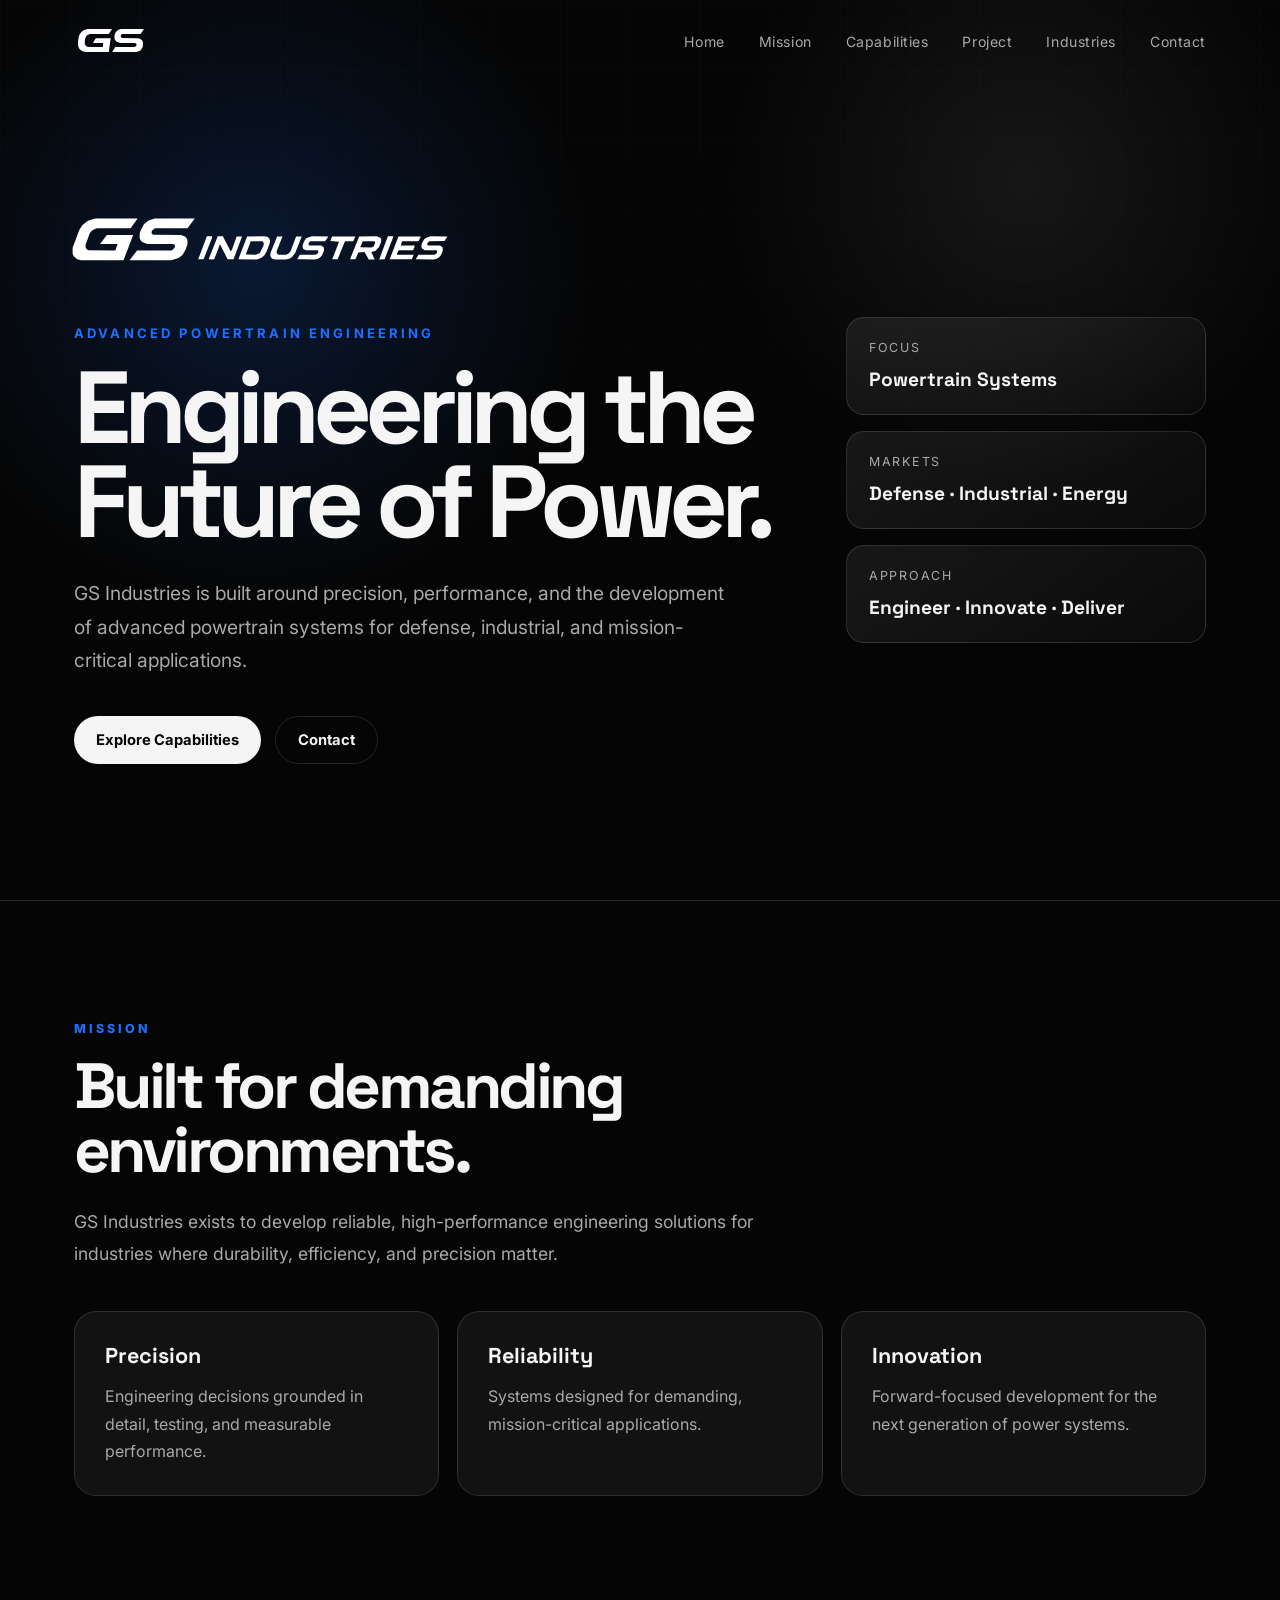
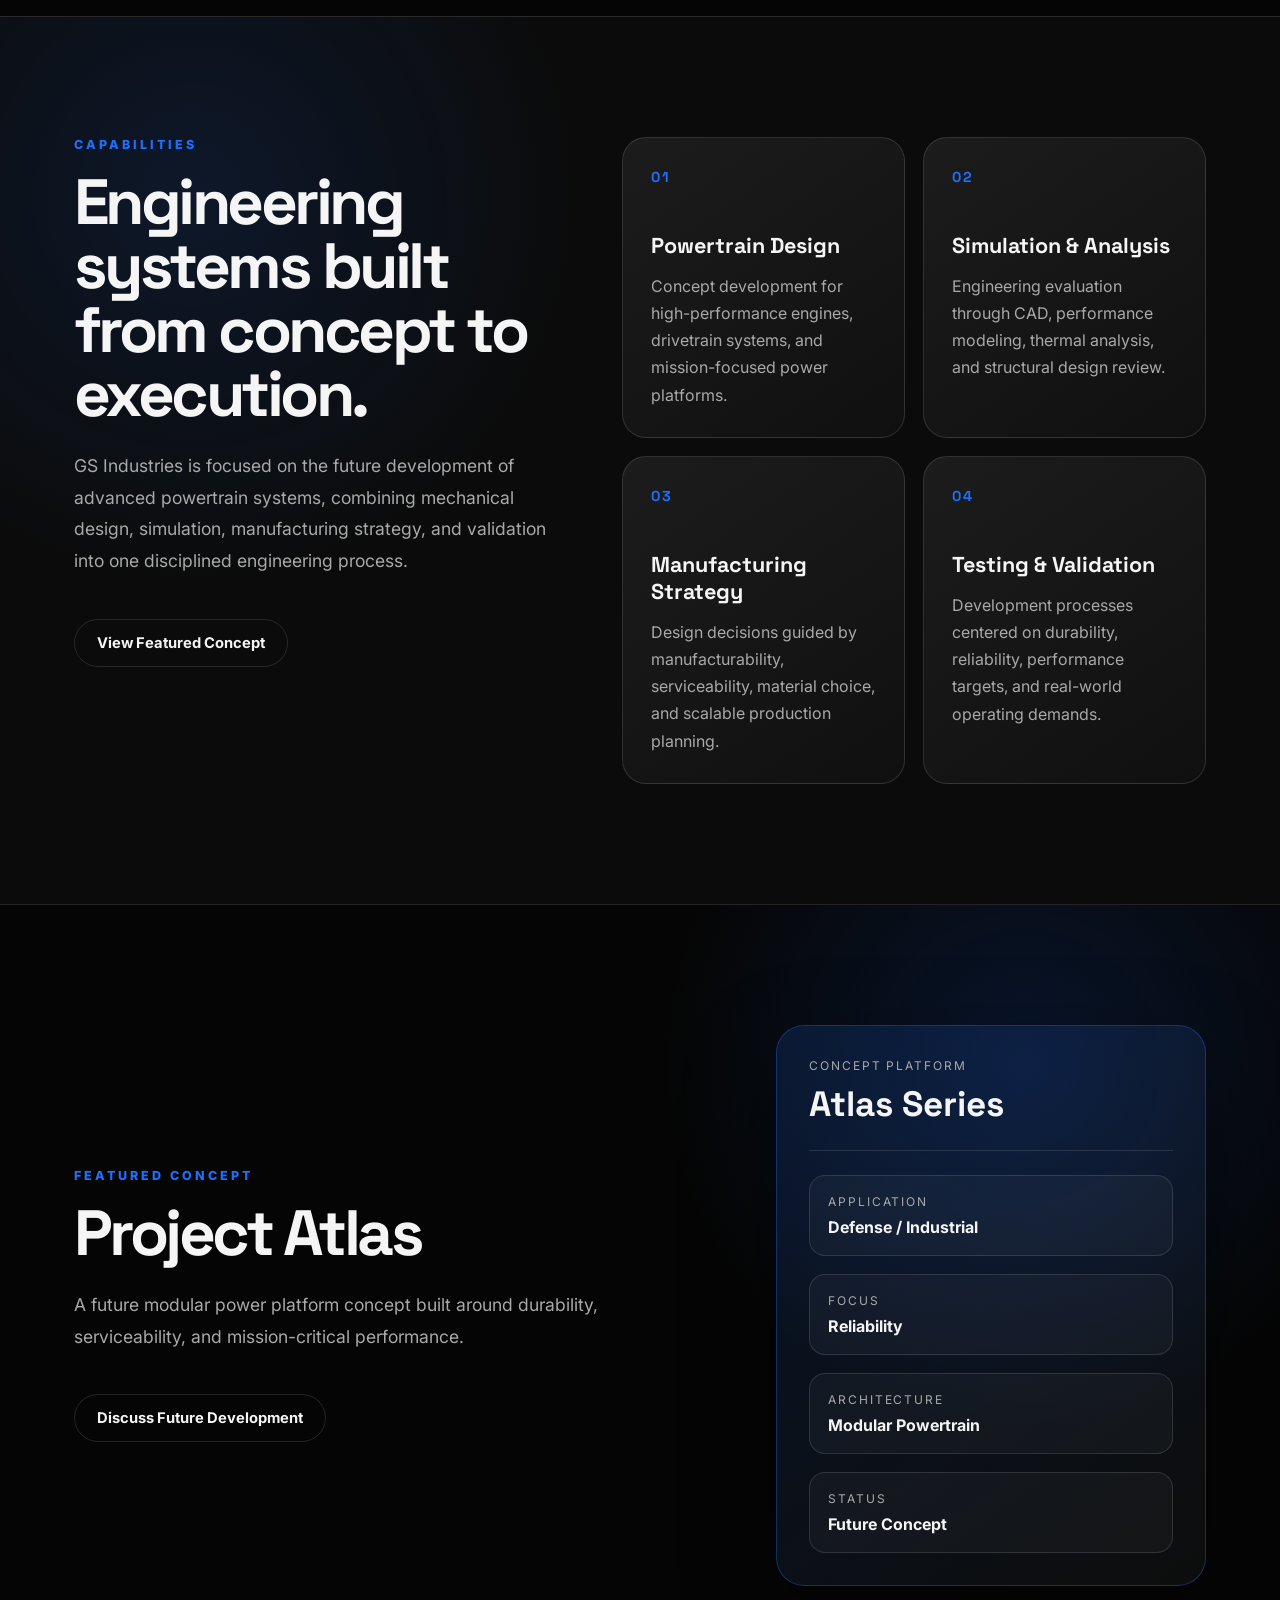
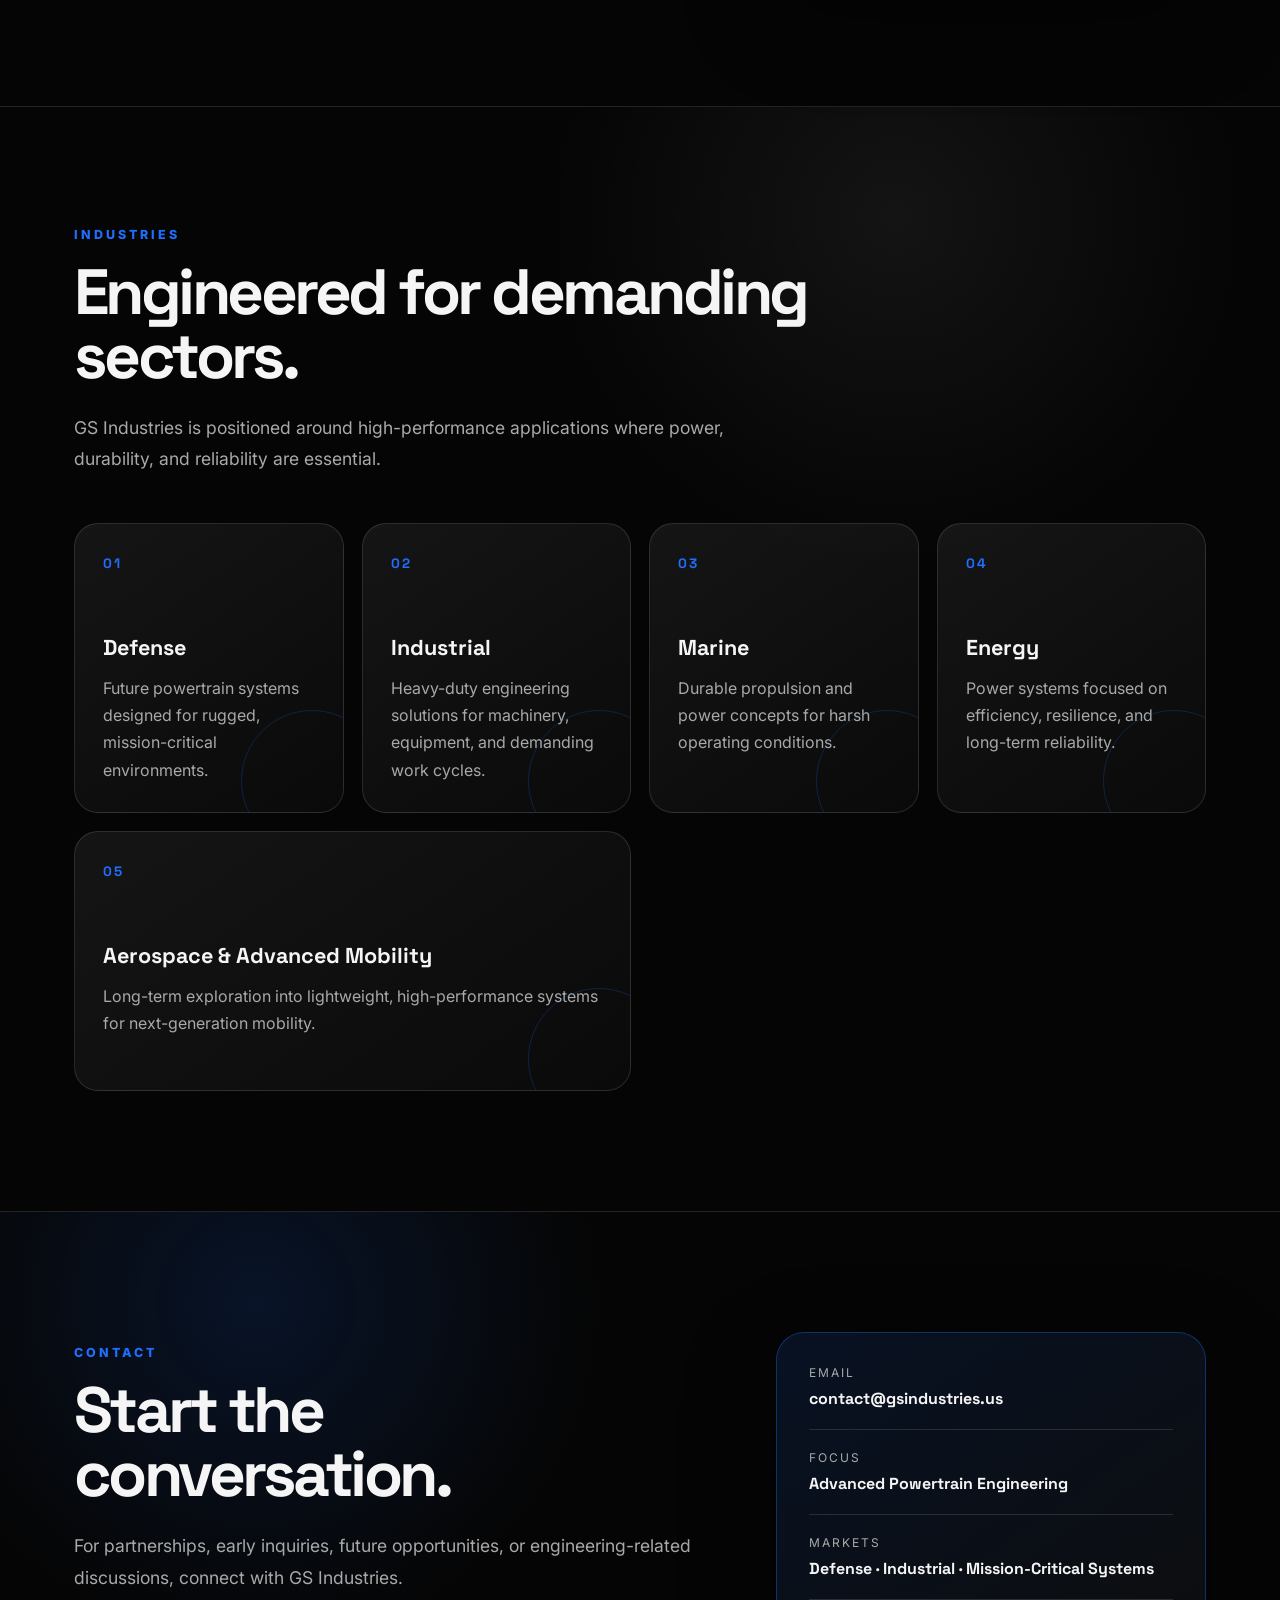
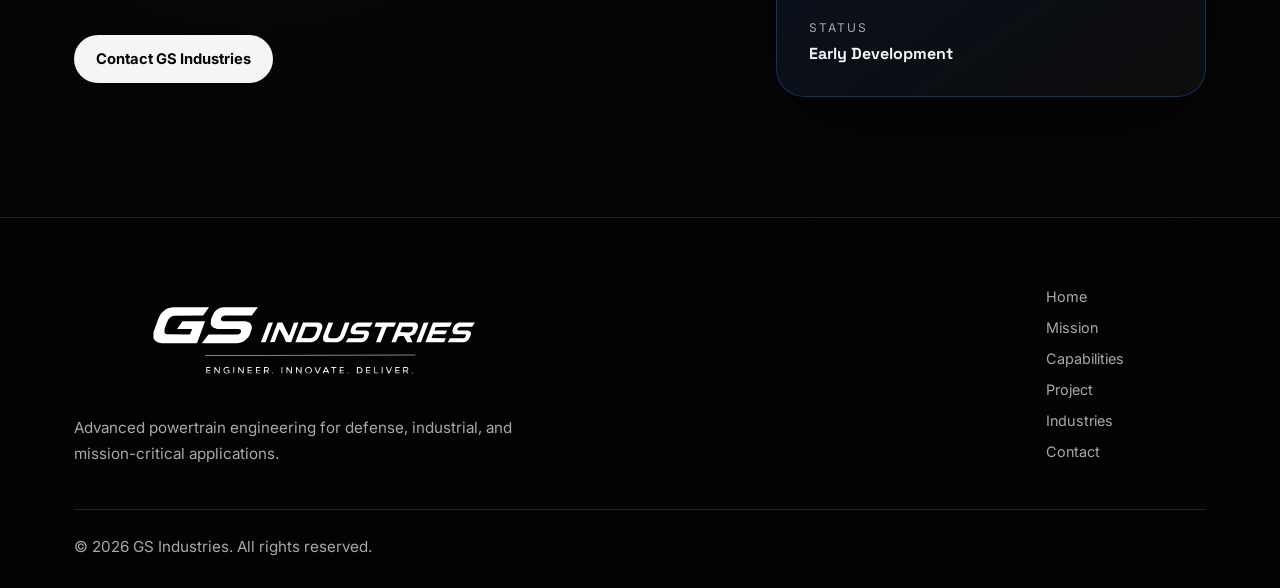
==== index.html @ 59932bbb "Add files via upload" ====
<!DOCTYPE html>
<html lang="en">
<head>
  <meta charset="UTF-8" />
  <meta name="viewport" content="width=device-width, initial-scale=1.0" />

  <title>GS Industries | Advanced Powertrain Engineering</title>

  <meta 
    name="description" 
    content="GS Industries develops advanced powertrain systems for defense, industrial, and mission-critical applications."
  >

  <meta name="author" content="GS Industries">

  <meta property="og:title" content="GS Industries | Advanced Powertrain Engineering">
  <meta 
    property="og:description" 
    content="Advanced powertrain engineering for defense, industrial, and mission-critical applications."
  >
  <meta property="og:type" content="website">
  <meta property="og:url" content="https://gsindustries.us">
  <meta property="og:site_name" content="GS Industries">

  <link 
    rel="icon" 
    href="assets/logo/gs-mark-black.svg" 
    type="image/svg+xml" 
    media="(prefers-color-scheme: light)"
  >

  <link 
    rel="icon" 
    href="assets/logo/gs-mark-white.svg" 
    type="image/svg+xml" 
    media="(prefers-color-scheme: dark)"
  >

  <meta name="theme-color" content="#050505" media="(prefers-color-scheme: dark)">
  <meta name="theme-color" content="#ffffff" media="(prefers-color-scheme: light)">

  <link rel="stylesheet" href="css/style.css" />

  <!-- Google Fonts -->
  <link rel="preconnect" href="https://fonts.googleapis.com">
  <link rel="preconnect" href="https://fonts.gstatic.com" crossorigin>
  <link 
    href="https://fonts.googleapis.com/css2?family=Inter:wght@400;500;600;700;800&family=Space+Grotesk:wght@500;600;700&display=swap" 
    rel="stylesheet"
  >
</head>

<body>

  <!-- NAVIGATION -->
  <header class="site-header" id="siteHeader">
    <nav class="navbar">
      <a href="#home" class="nav-logo">
        <img src="assets/logo/gs-mark-white.svg" alt="GS Industries logo mark">
      </a>

      <button class="menu-toggle" id="menuToggle" aria-label="Open navigation menu">
        <span></span>
        <span></span>
      </button>

      <ul class="nav-links" id="navLinks">
        <li><a href="#home">Home</a></li>
        <li><a href="#mission">Mission</a></li>
        <li><a href="#capabilities">Capabilities</a></li>
        <li><a href="#project">Project</a></li>
        <li><a href="#industries">Industries</a></li>
        <li><a href="#contact">Contact</a></li>
      </ul>
    </nav>
  </header>

  <!-- HERO SECTION -->
  <main>
    <section class="hero" id="home">
      <div class="hero-grid"></div>

      <div class="hero-content">
        <img 
          src="assets/logo/gs-industries-white.svg" 
          alt="GS Industries full logo" 
          class="hero-logo"
        >

        <p class="eyebrow">Advanced Powertrain Engineering</p>

        <h1>Engineering the Future of Power.</h1>

        <p class="hero-subtitle">
          GS Industries is built around precision, performance, and the development of
          advanced powertrain systems for defense, industrial, and mission-critical applications.
        </p>

        <div class="hero-buttons">
          <a href="#capabilities" class="btn btn-primary">Explore Capabilities</a>
          <a href="#contact" class="btn btn-secondary">Contact</a>
        </div>
      </div>

      <div class="hero-side-panel">
        <div class="spec-card">
          <span>Focus</span>
          <strong>Powertrain Systems</strong>
        </div>

        <div class="spec-card">
          <span>Markets</span>
          <strong>Defense · Industrial · Energy</strong>
        </div>

        <div class="spec-card">
          <span>Approach</span>
          <strong>Engineer · Innovate · Deliver</strong>
        </div>
      </div>
    </section>

    <!-- MISSION PREVIEW -->
    <section class="section" id="mission">
      <p class="section-label">Mission</p>
      <h2>Built for demanding environments.</h2>
      <p class="section-text">
        GS Industries exists to develop reliable, high-performance engineering solutions
        for industries where durability, efficiency, and precision matter.
      </p>

      <div class="card-grid">
        <div class="info-card">
          <h3>Precision</h3>
          <p>Engineering decisions grounded in detail, testing, and measurable performance.</p>
        </div>

        <div class="info-card">
          <h3>Reliability</h3>
          <p>Systems designed for demanding, mission-critical applications.</p>
        </div>

        <div class="info-card">
          <h3>Innovation</h3>
          <p>Forward-focused development for the next generation of power systems.</p>
        </div>
      </div>
    </section>

    <!-- CAPABILITIES PREVIEW -->
  <!-- CAPABILITIES -->
<section class="section dark-section capabilities-section" id="capabilities">
  <div class="capabilities-layout">
    <div class="capabilities-intro">
      <p class="section-label">Capabilities</p>

      <h2>Engineering systems built from concept to execution.</h2>

      <p class="section-text">
        GS Industries is focused on the future development of advanced powertrain
        systems, combining mechanical design, simulation, manufacturing strategy,
        and validation into one disciplined engineering process.
      </p>

      <a href="#project" class="btn btn-secondary">View Featured Concept</a>
    </div>

    <div class="capabilities-grid">
      <div class="capability-card">
        <span class="capability-number">01</span>
        <h3>Powertrain Design</h3>
        <p>
          Concept development for high-performance engines, drivetrain systems,
          and mission-focused power platforms.
        </p>
      </div>

      <div class="capability-card">
        <span class="capability-number">02</span>
        <h3>Simulation & Analysis</h3>
        <p>
          Engineering evaluation through CAD, performance modeling, thermal analysis,
          and structural design review.
        </p>
      </div>

      <div class="capability-card">
        <span class="capability-number">03</span>
        <h3>Manufacturing Strategy</h3>
        <p>
          Design decisions guided by manufacturability, serviceability, material choice,
          and scalable production planning.
        </p>
      </div>

      <div class="capability-card">
        <span class="capability-number">04</span>
        <h3>Testing & Validation</h3>
        <p>
          Development processes centered on durability, reliability, performance targets,
          and real-world operating demands.
        </p>
      </div>
    </div>
  </div>
</section>
<!-- FEATURED CONCEPT -->
<section class="section project-section" id="project">
  <div class="project-layout">
    <div>
      <p class="section-label">Featured Concept</p>
      <h2>Project Atlas</h2>
      <p class="section-text">
        A future modular power platform concept built around durability,
        serviceability, and mission-critical performance.
      </p>

      <a href="#contact" class="btn btn-secondary">Discuss Future Development</a>
    </div>

    <div class="project-card">
      <div class="project-header">
        <span>Concept Platform</span>
        <strong>Atlas Series</strong>
      </div>

      <div class="project-specs">
        <div>
          <span>Application</span>
          <strong>Defense / Industrial</strong>
        </div>

        <div>
          <span>Focus</span>
          <strong>Reliability</strong>
        </div>

        <div>
          <span>Architecture</span>
          <strong>Modular Powertrain</strong>
        </div>

        <div>
          <span>Status</span>
          <strong>Future Concept</strong>
        </div>
      </div>
    </div>
  </div>
</section>
    <!-- INDUSTRIES -->
<section class="section industries-section" id="industries">
  <div class="industries-header">
    <p class="section-label">Industries</p>
    <h2>Engineered for demanding sectors.</h2>
    <p class="section-text">
      GS Industries is positioned around high-performance applications where power,
      durability, and reliability are essential.
    </p>
  </div>

  <div class="industries-grid">
    <div class="industry-card">
      <span>01</span>
      <h3>Defense</h3>
      <p>
        Future powertrain systems designed for rugged, mission-critical environments.
      </p>
    </div>

    <div class="industry-card">
      <span>02</span>
      <h3>Industrial</h3>
      <p>
        Heavy-duty engineering solutions for machinery, equipment, and demanding work cycles.
      </p>
    </div>

    <div class="industry-card">
      <span>03</span>
      <h3>Marine</h3>
      <p>
        Durable propulsion and power concepts for harsh operating conditions.
      </p>
    </div>

    <div class="industry-card">
      <span>04</span>
      <h3>Energy</h3>
      <p>
        Power systems focused on efficiency, resilience, and long-term reliability.
      </p>
    </div>

    <div class="industry-card wide-card">
      <span>05</span>
      <h3>Aerospace & Advanced Mobility</h3>
      <p>
        Long-term exploration into lightweight, high-performance systems for next-generation mobility.
      </p>
    </div>
  </div>
</section>

<!-- CONTACT -->
<section class="section contact-section" id="contact">
  <div class="contact-layout">
    <div>
      <p class="section-label">Contact</p>
      <h2>Start the conversation.</h2>
      <p class="section-text">
        For partnerships, early inquiries, future opportunities, or engineering-related
        discussions, connect with GS Industries.
      </p>

      <a href="mailto:contact@gsindustries.us" class="btn btn-primary">
        Contact GS Industries
      </a>
    </div>

    <div class="contact-card">
      <div class="contact-row">
        <span>Email</span>
        <strong>contact@gsindustries.us</strong>
      </div>

      <div class="contact-row">
        <span>Focus</span>
        <strong>Advanced Powertrain Engineering</strong>
      </div>

      <div class="contact-row">
        <span>Markets</span>
        <strong>Defense · Industrial · Mission-Critical Systems</strong>
      </div>

      <div class="contact-row">
        <span>Status</span>
        <strong>Early Development</strong>
      </div>
    </div>
  </div>
</section>
  </main>

<!-- FOOTER -->
<footer class="footer">
  <div class="footer-inner">
    <div>
      <img 
        src="assets/logo/gs-industries-tagline-white.svg" 
        alt="GS Industries logo with tagline"
        class="footer-logo"
      >

      <p>
        Advanced powertrain engineering for defense, industrial, and mission-critical applications.
      </p>
    </div>

    <div class="footer-links">
      <a href="#home">Home</a>
      <a href="#mission">Mission</a>
      <a href="#capabilities">Capabilities</a>
      <a href="#project">Project</a>
      <a href="#industries">Industries</a>
      <a href="#contact">Contact</a>
    </div>
  </div>

  <div class="footer-bottom">
    <p>© 2026 GS Industries. All rights reserved.</p>
  </div>
</footer>
  <script src="js/script.js"></script>
</body>
</html>
---- css/style.css ----
:root {
  --bg: #050505;
  --bg-soft: #0b0b0b;
  --surface: #121212;
  --surface-light: #1a1a1a;
  --text: #f5f5f5;
  --muted: #a9a9a9;
  --line: rgba(255, 255, 255, 0.12);
  --accent: #1f6fff;
  --accent-soft: rgba(31, 111, 255, 0.18);

  --max-width: 1180px;
  --header-height: 82px;
}

* {
  margin: 0;
  padding: 0;
  box-sizing: border-box;
}

html {
  scroll-behavior: smooth;
}

body {
  font-family: "Inter", sans-serif;
  background: var(--bg);
  color: var(--text);
  overflow-x: hidden;
}

img {
  max-width: 100%;
  display: block;
}

a {
  color: inherit;
  text-decoration: none;
}

/* NAVIGATION */

.site-header {
  position: fixed;
  top: 0;
  width: 100%;
  height: var(--header-height);
  z-index: 1000;
  border-bottom: 1px solid transparent;
  transition: background 0.3s ease, border-color 0.3s ease, backdrop-filter 0.3s ease;
}

.site-header.scrolled {
  background: rgba(5, 5, 5, 0.82);
  backdrop-filter: blur(16px);
  border-color: var(--line);
}

.navbar {
  max-width: var(--max-width);
  height: 100%;
  margin: 0 auto;
  padding: 0 24px;
  display: flex;
  align-items: center;
  justify-content: space-between;
}

.nav-logo img {
  width: 74px;
  height: auto;
}

.nav-links {
  list-style: none;
  display: flex;
  align-items: center;
  gap: 34px;
}

.nav-links a {
  font-size: 0.88rem;
  color: var(--muted);
  letter-spacing: 0.04em;
  transition: color 0.2s ease;
}

.nav-links a:hover {
  color: var(--text);
}

.menu-toggle {
  display: none;
  width: 34px;
  height: 24px;
  background: none;
  border: none;
  cursor: pointer;
}

.menu-toggle span {
  display: block;
  width: 100%;
  height: 2px;
  background: var(--text);
  margin: 7px 0;
}

/* HERO */

.hero {
  min-height: 100vh;
  width: 100%;
  position: relative;
  padding: 150px max(24px, calc((100vw - var(--max-width)) / 2 + 24px)) 90px;
  display: grid;
  grid-template-columns: minmax(0, 1fr) 360px;
  align-items: center;
  gap: 70px;
  margin: 0 auto;
}

.hero::before {
  content: "";
  position: absolute;
  inset: 0;
  background:
    radial-gradient(circle at 20% 30%, rgba(31, 111, 255, 0.18), transparent 28%),
    radial-gradient(circle at 80% 20%, rgba(255, 255, 255, 0.07), transparent 24%);
  pointer-events: none;
  z-index: -2;
}

.hero-grid {
  position: absolute;
  inset: 0;
  background-image:
    linear-gradient(rgba(255,255,255,0.045) 1px, transparent 1px),
    linear-gradient(90deg, rgba(255,255,255,0.045) 1px, transparent 1px);
  background-size: 70px 70px;
  mask-image: linear-gradient(to bottom, black, transparent 78%);
  opacity: 0.35;
  z-index: -1;
}

.hero-content {
  animation: fadeUp 0.9s ease both;
}

.hero-logo {
  width: min(420px, 90%);
  margin: 0 0 42px 0;
  transform: translateX(-24px);
}

.eyebrow {
  color: var(--accent);
  font-size: 0.82rem;
  text-transform: uppercase;
  letter-spacing: 0.24em;
  font-weight: 700;
  margin-bottom: 20px;
}

h1,
h2,
h3 {
  font-family: "Space Grotesk", sans-serif;
}

h1 {
  max-width: 760px;
  font-size: clamp(3.2rem, 8vw, 6.8rem);
  line-height: 0.92;
  letter-spacing: -0.07em;
  margin-bottom: 28px;
}

.hero-subtitle {
  max-width: 650px;
  color: var(--muted);
  font-size: clamp(1rem, 2vw, 1.2rem);
  line-height: 1.75;
  margin-bottom: 38px;
}

.hero-buttons {
  display: flex;
  align-items: center;
  gap: 14px;
  flex-wrap: wrap;
}

.btn {
  display: inline-flex;
  align-items: center;
  justify-content: center;
  min-height: 48px;
  padding: 0 22px;
  border-radius: 999px;
  font-weight: 700;
  font-size: 0.92rem;
  transition: transform 0.2s ease, background 0.2s ease, border-color 0.2s ease;
}

.btn:hover {
  transform: translateY(-2px);
}

.btn-primary {
  background: var(--text);
  color: #050505;
}

.btn-secondary {
  border: 1px solid var(--line);
  color: var(--text);
}

.btn-secondary:hover {
  border-color: rgba(255, 255, 255, 0.34);
  background: rgba(255, 255, 255, 0.06);
}

/* HERO SIDE PANEL */

.hero-side-panel {
  display: flex;
  flex-direction: column;
  gap: 16px;
  animation: fadeUp 1s ease both;
  animation-delay: 0.18s;
}

.spec-card {
  padding: 22px;
  border: 1px solid var(--line);
  background: linear-gradient(145deg, rgba(255,255,255,0.08), rgba(255,255,255,0.025));
  border-radius: 18px;
}

.spec-card span {
  display: block;
  color: var(--muted);
  font-size: 0.78rem;
  letter-spacing: 0.14em;
  text-transform: uppercase;
  margin-bottom: 12px;
}

.spec-card strong {
  font-family: "Space Grotesk", sans-serif;
  font-size: 1.2rem;
}

/* SECTIONS */

.section {
  width: 100%;
  margin: 0 auto;
  padding: 120px max(24px, calc((100vw - var(--max-width)) / 2 + 24px));
  border-top: 1px solid var(--line);
}

.dark-section {
  background: var(--bg-soft);
}

.section-label {
  color: var(--accent);
  text-transform: uppercase;
  letter-spacing: 0.24em;
  font-size: 0.78rem;
  font-weight: 800;
  margin-bottom: 18px;
}

.section h2 {
  max-width: 800px;
  font-size: clamp(2.2rem, 5vw, 4.3rem);
  line-height: 1;
  letter-spacing: -0.055em;
  margin-bottom: 24px;
}

.section-text {
  max-width: 720px;
  color: var(--muted);
  font-size: 1.1rem;
  line-height: 1.8;
  margin-bottom: 42px;
}

.card-grid {
  display: grid;
  grid-template-columns: repeat(3, 1fr);
  gap: 18px;
  margin-top: 42px;
}

.info-card {
  border: 1px solid var(--line);
  background: var(--surface);
  border-radius: 22px;
  padding: 30px;
  transition: transform 0.2s ease, border-color 0.2s ease, background 0.2s ease;
}

.info-card:hover {
  transform: translateY(-4px);
  border-color: rgba(31, 111, 255, 0.55);
  background: var(--surface-light);
}

.info-card h3 {
  font-size: 1.35rem;
  margin-bottom: 14px;
}

.info-card p {
  color: var(--muted);
  line-height: 1.7;
}

.capabilities-list {
  display: grid;
  grid-template-columns: repeat(5, 1fr);
  gap: 12px;
  margin-top: 42px;
}

.capabilities-list div {
  border: 1px solid var(--line);
  background: rgba(255,255,255,0.04);
  padding: 22px;
  border-radius: 18px;
  font-weight: 700;
  text-align: center;
}

.contact-section {
  text-align: left;
}

.footer {
  border-top: 1px solid var(--line);
  padding: 60px 24px;
  text-align: center;
  background: #030303;
}

.footer-logo {
  width: min(430px, 90%);
  margin: 0 auto 24px;
}

.footer p {
  color: var(--muted);
  font-size: 0.9rem;
}

/* ANIMATION */

@keyframes fadeUp {
  from {
    opacity: 0;
    transform: translateY(26px);
  }

  to {
    opacity: 1;
    transform: translateY(0);
  }
}

/* RESPONSIVE */

@media (max-width: 900px) {
  .hero {
    grid-template-columns: 1fr;
    gap: 46px;
  }

  .hero-side-panel {
    max-width: 520px;
  }

  .card-grid,
  .capabilities-list {
    grid-template-columns: 1fr;
  }
}

@media (max-width: 720px) {
  .site-header {
    height: 76px;
  }

  .menu-toggle {
    display: block;
  }

  .nav-links {
    position: fixed;
    top: 76px;
    left: 0;
    width: 100%;
    padding: 28px 24px;
    background: rgba(5, 5, 5, 0.96);
    border-bottom: 1px solid var(--line);
    flex-direction: column;
    align-items: flex-start;
    gap: 24px;
    transform: translateY(-130%);
    transition: transform 0.3s ease;
  }

  .nav-links.active {
    transform: translateY(0);
  }

  .nav-logo img {
    width: 62px;
  }

  .hero {
    padding-top: 130px;
  }

.hero-logo {
  width: min(420px, 90%);
  margin: 0 0 42px 0;
  transform: translateX(-12px);
}
  .section {
    padding-top: 86px;
    padding-bottom: 86px;
  }
}
/* FEATURED PROJECT */

.project-section {
  background:
    radial-gradient(circle at 80% 20%, rgba(31, 111, 255, 0.16), transparent 30%),
    #050505;
}

.project-layout {
  display: grid;
  grid-template-columns: 1fr 430px;
  gap: 70px;
  align-items: center;
}

.project-card {
  border: 1px solid rgba(31, 111, 255, 0.35);
  border-radius: 28px;
  padding: 32px;
  background:
    linear-gradient(145deg, rgba(31, 111, 255, 0.14), rgba(255, 255, 255, 0.035));
  box-shadow: 0 30px 90px rgba(0, 0, 0, 0.45);
}

.project-header {
  border-bottom: 1px solid var(--line);
  padding-bottom: 24px;
  margin-bottom: 24px;
}

.project-header span,
.project-specs span {
  display: block;
  color: var(--muted);
  font-size: 0.75rem;
  text-transform: uppercase;
  letter-spacing: 0.16em;
  margin-bottom: 8px;
}

.project-header strong {
  font-family: "Space Grotesk", sans-serif;
  font-size: 2.2rem;
}

.project-specs {
  display: grid;
  gap: 18px;
}

.project-specs div {
  padding: 18px;
  border: 1px solid var(--line);
  border-radius: 16px;
  background: rgba(255, 255, 255, 0.035);
}

.project-specs strong {
  font-size: 1rem;
}

@media (max-width: 900px) {
  .project-layout {
    grid-template-columns: 1fr;
  }

  .project-card {
    max-width: 520px;
  }
}
/* SCROLL REVEAL ANIMATIONS */

/* SCROLL REVEAL ANIMATIONS */

.scroll-reveal {
  opacity: 0;
  transform: translateY(35px);
  transition: opacity 0.8s ease, transform 0.8s ease;
}

.scroll-reveal.active {
  opacity: 1;
  transform: translateY(0);
}

@media (prefers-reduced-motion: reduce) {
  .reveal {
    opacity: 1;
    transform: none;
    transition: none;
  }
}
/* CAPABILITIES SECTION */

.capabilities-section {
  background:
    radial-gradient(circle at 15% 20%, rgba(31, 111, 255, 0.13), transparent 30%),
    var(--bg-soft);
}

.capabilities-layout {
  display: grid;
  grid-template-columns: 0.9fr 1.1fr;
  gap: 70px;
  align-items: start;
}

.capabilities-intro {
  position: sticky;
  top: 120px;
}

.capabilities-grid {
  display: grid;
  grid-template-columns: 1fr 1fr;
  gap: 18px;
}

.capability-card {
  min-height: 280px;
  border: 1px solid var(--line);
  border-radius: 24px;
  padding: 28px;
  background:
    linear-gradient(145deg, rgba(255, 255, 255, 0.07), rgba(255, 255, 255, 0.025));
  transition: transform 0.25s ease, border-color 0.25s ease, background 0.25s ease;
}

.capability-card:hover {
  transform: translateY(-6px);
  border-color: rgba(31, 111, 255, 0.55);
  background:
    linear-gradient(145deg, rgba(31, 111, 255, 0.14), rgba(255, 255, 255, 0.035));
}

.capability-number {
  display: inline-block;
  color: var(--accent);
  font-family: "Space Grotesk", sans-serif;
  font-size: 0.9rem;
  font-weight: 700;
  letter-spacing: 0.16em;
  margin-bottom: 46px;
}

.capability-card h3 {
  font-size: 1.35rem;
  margin-bottom: 14px;
}

.capability-card p {
  color: var(--muted);
  line-height: 1.7;
}

@media (max-width: 900px) {
  .capabilities-layout {
    grid-template-columns: 1fr;
  }

  .capabilities-intro {
    position: static;
  }

  .capabilities-grid {
    grid-template-columns: 1fr;
  }

  .capability-card {
    min-height: auto;
  }
}
/* INDUSTRIES SECTION */

.industries-section {
  background:
    radial-gradient(circle at 70% 10%, rgba(255, 255, 255, 0.06), transparent 26%),
    #050505;
}

.industries-header {
  max-width: 820px;
  margin-bottom: 48px;
}

.industries-grid {
  display: grid;
  grid-template-columns: repeat(4, 1fr);
  gap: 18px;
}

.industry-card {
  min-height: 260px;
  border: 1px solid var(--line);
  border-radius: 24px;
  padding: 28px;
  background:
    linear-gradient(145deg, rgba(255, 255, 255, 0.065), rgba(255, 255, 255, 0.025));
  position: relative;
  overflow: hidden;
  transition: transform 0.25s ease, border-color 0.25s ease, background 0.25s ease;
}

.industry-card::after {
  content: "";
  position: absolute;
  right: -40px;
  bottom: -40px;
  width: 140px;
  height: 140px;
  border: 1px solid rgba(31, 111, 255, 0.22);
  border-radius: 50%;
}

.industry-card:hover {
  transform: translateY(-6px);
  border-color: rgba(31, 111, 255, 0.55);
  background:
    linear-gradient(145deg, rgba(31, 111, 255, 0.14), rgba(255, 255, 255, 0.035));
}

.industry-card span {
  display: inline-block;
  color: var(--accent);
  font-family: "Space Grotesk", sans-serif;
  font-size: 0.85rem;
  font-weight: 700;
  letter-spacing: 0.16em;
  margin-bottom: 62px;
}

.industry-card h3 {
  font-size: 1.35rem;
  margin-bottom: 14px;
}

.industry-card p {
  color: var(--muted);
  line-height: 1.7;
}

.wide-card {
  grid-column: span 2;
}

@media (max-width: 1000px) {
  .industries-grid {
    grid-template-columns: repeat(2, 1fr);
  }

  .wide-card {
    grid-column: span 2;
  }
}

@media (max-width: 650px) {
  .industries-grid {
    grid-template-columns: 1fr;
  }

  .wide-card {
    grid-column: span 1;
  }

  .industry-card {
    min-height: auto;
  }
}
/* CONTACT SECTION */

.contact-section {
  background:
    radial-gradient(circle at 20% 15%, rgba(31, 111, 255, 0.14), transparent 30%),
    #050505;
}

.contact-layout {
  display: grid;
  grid-template-columns: 1fr 430px;
  gap: 70px;
  align-items: center;
}

.contact-card {
  border: 1px solid rgba(31, 111, 255, 0.35);
  border-radius: 28px;
  padding: 32px;
  background:
    linear-gradient(145deg, rgba(31, 111, 255, 0.12), rgba(255, 255, 255, 0.035));
  box-shadow: 0 30px 90px rgba(0, 0, 0, 0.45);
}

.contact-row {
  padding: 20px 0;
  border-bottom: 1px solid var(--line);
}

.contact-row:first-child {
  padding-top: 0;
}

.contact-row:last-child {
  border-bottom: none;
  padding-bottom: 0;
}

.contact-row span {
  display: block;
  color: var(--muted);
  font-size: 0.75rem;
  text-transform: uppercase;
  letter-spacing: 0.16em;
  margin-bottom: 8px;
}

.contact-row strong {
  font-family: "Space Grotesk", sans-serif;
  font-size: 1rem;
}

/* FOOTER UPGRADE */

.footer {
  border-top: 1px solid var(--line);
  background: #030303;
  padding: 70px max(24px, calc((100vw - var(--max-width)) / 2 + 24px)) 28px;
  text-align: left;
}

.footer-inner {
  display: flex;
  align-items: flex-start;
  justify-content: space-between;
  gap: 60px;
  padding-bottom: 42px;
}

.footer-logo {
  width: min(360px, 90%);
  margin-bottom: 22px;
}

.footer p {
  color: var(--muted);
  max-width: 480px;
  line-height: 1.7;
  font-size: 0.95rem;
}

.footer-links {
  display: grid;
  gap: 14px;
  min-width: 160px;
}

.footer-links a {
  color: var(--muted);
  font-size: 0.9rem;
  transition: color 0.2s ease;
}

.footer-links a:hover {
  color: var(--text);
}

.footer-bottom {
  border-top: 1px solid var(--line);
  padding-top: 24px;
}

@media (max-width: 900px) {
  .contact-layout {
    grid-template-columns: 1fr;
  }

  .contact-card {
    max-width: 560px;
  }

  .footer-inner {
    flex-direction: column;
  }
}
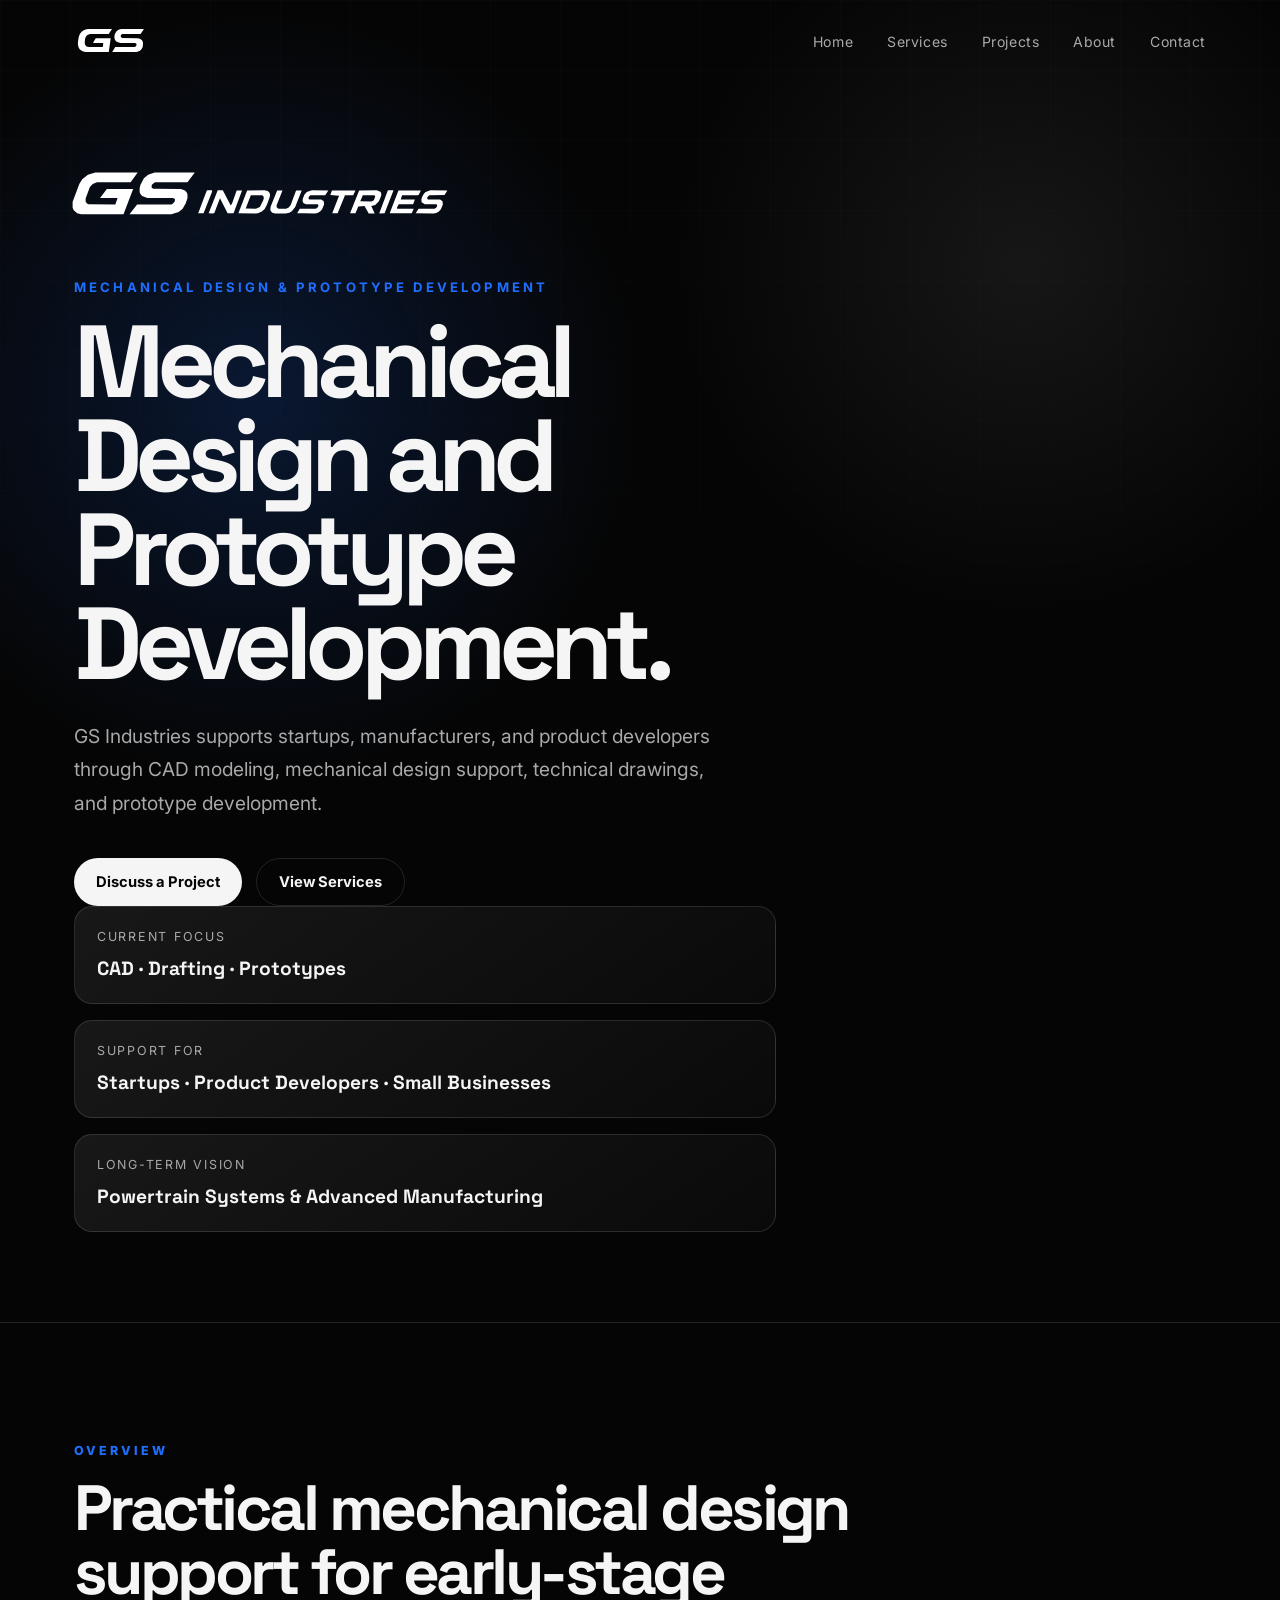
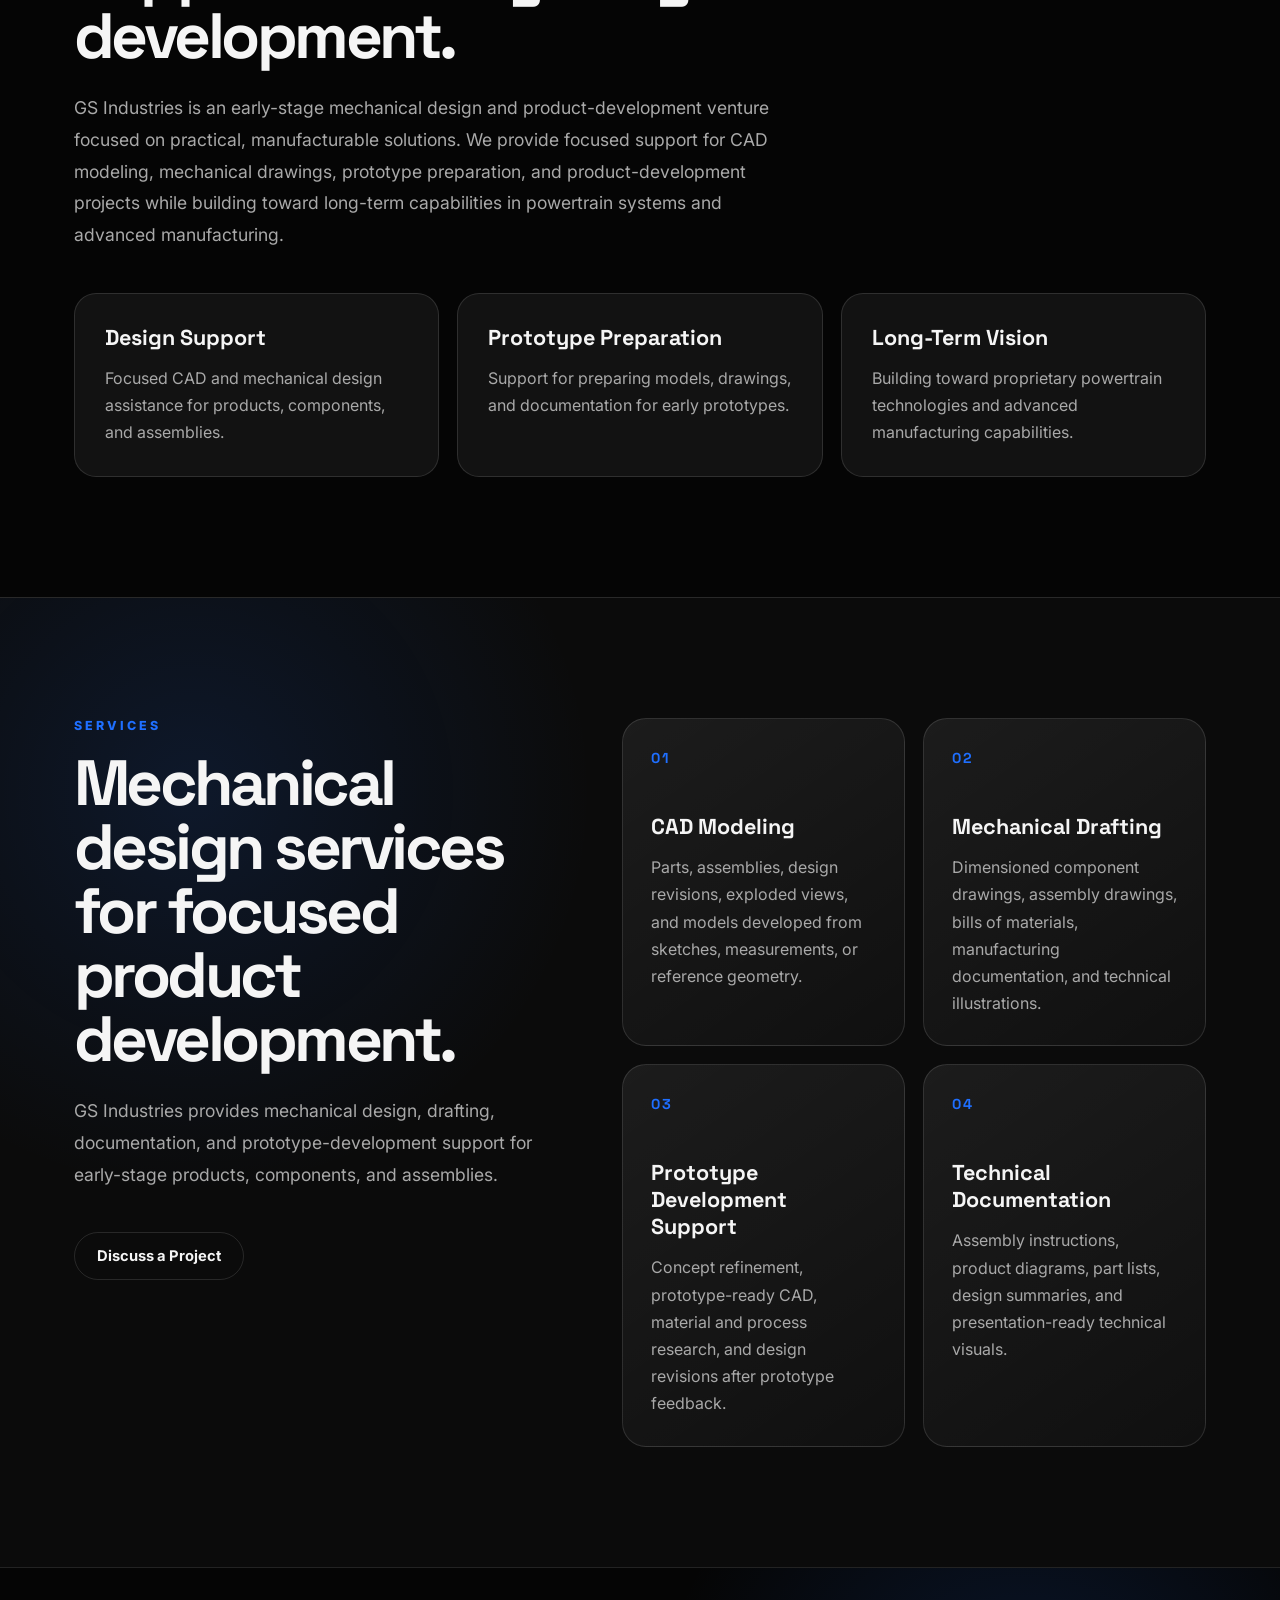
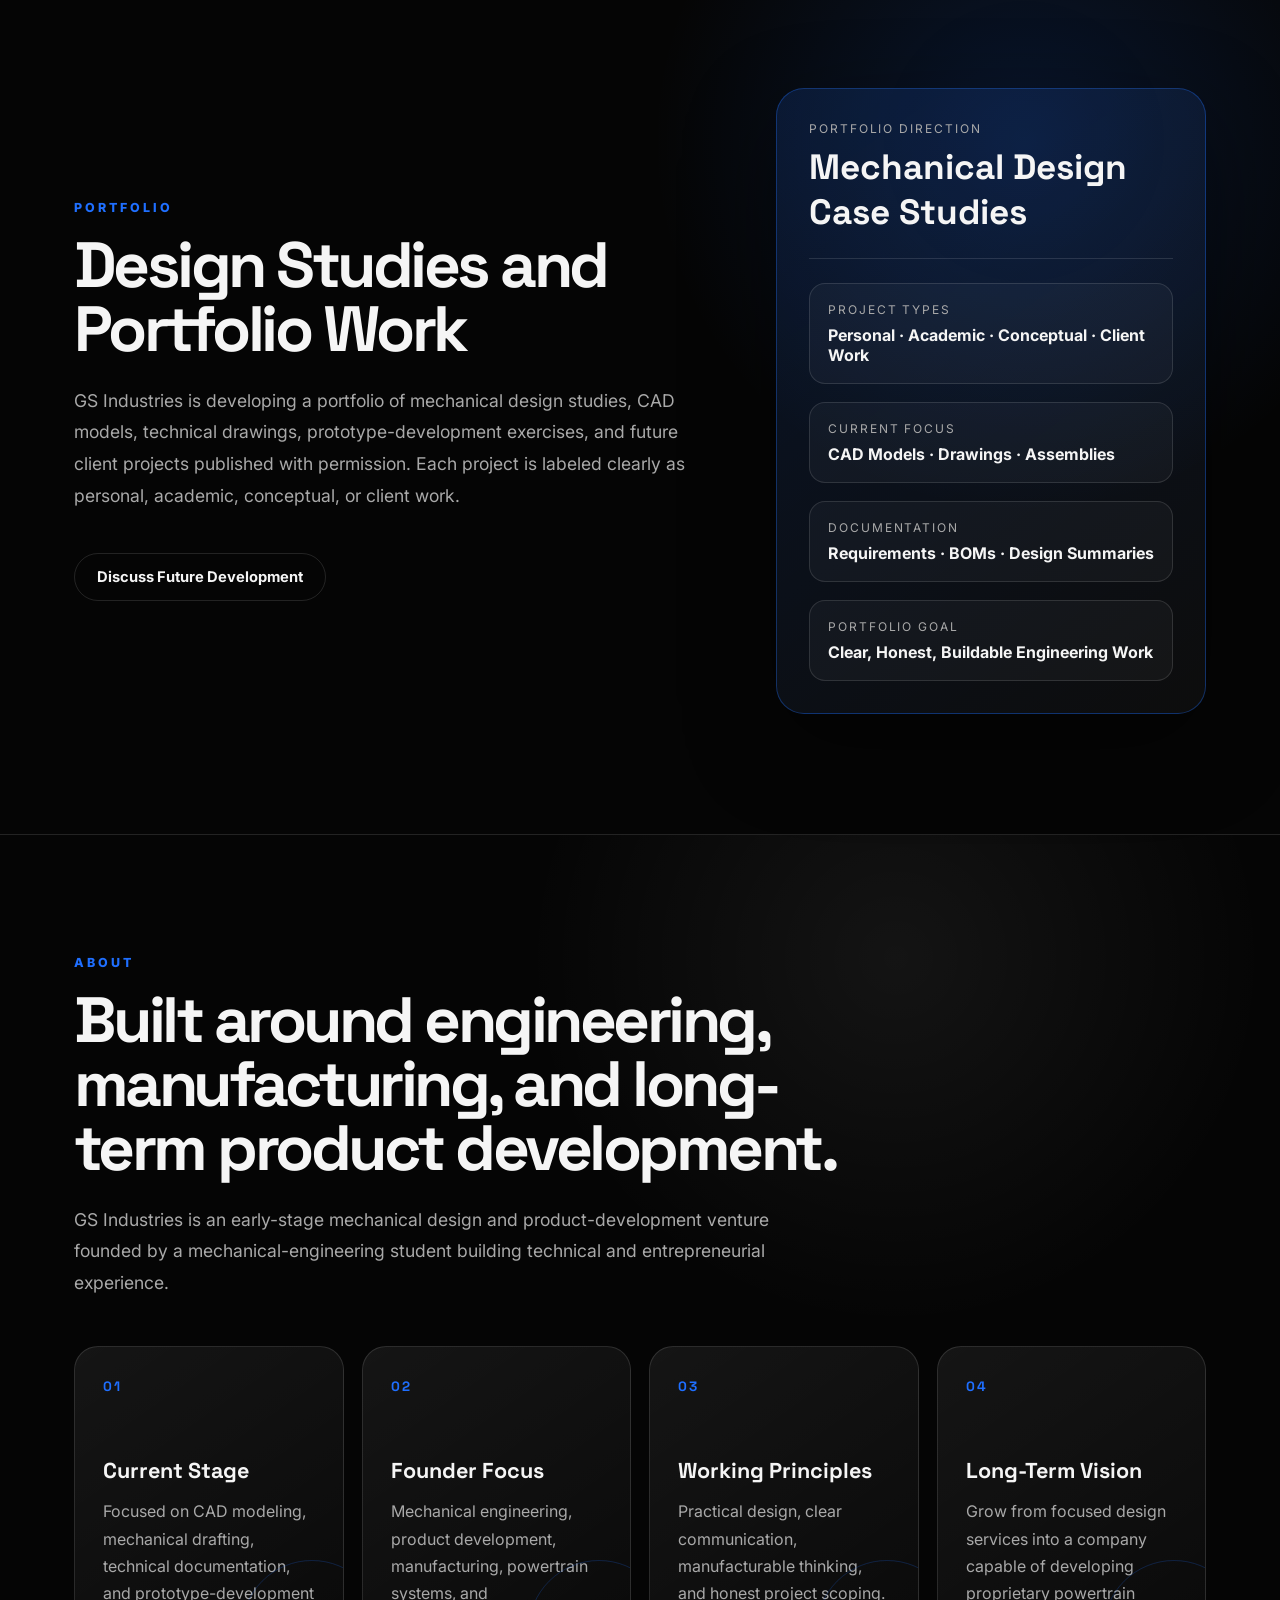
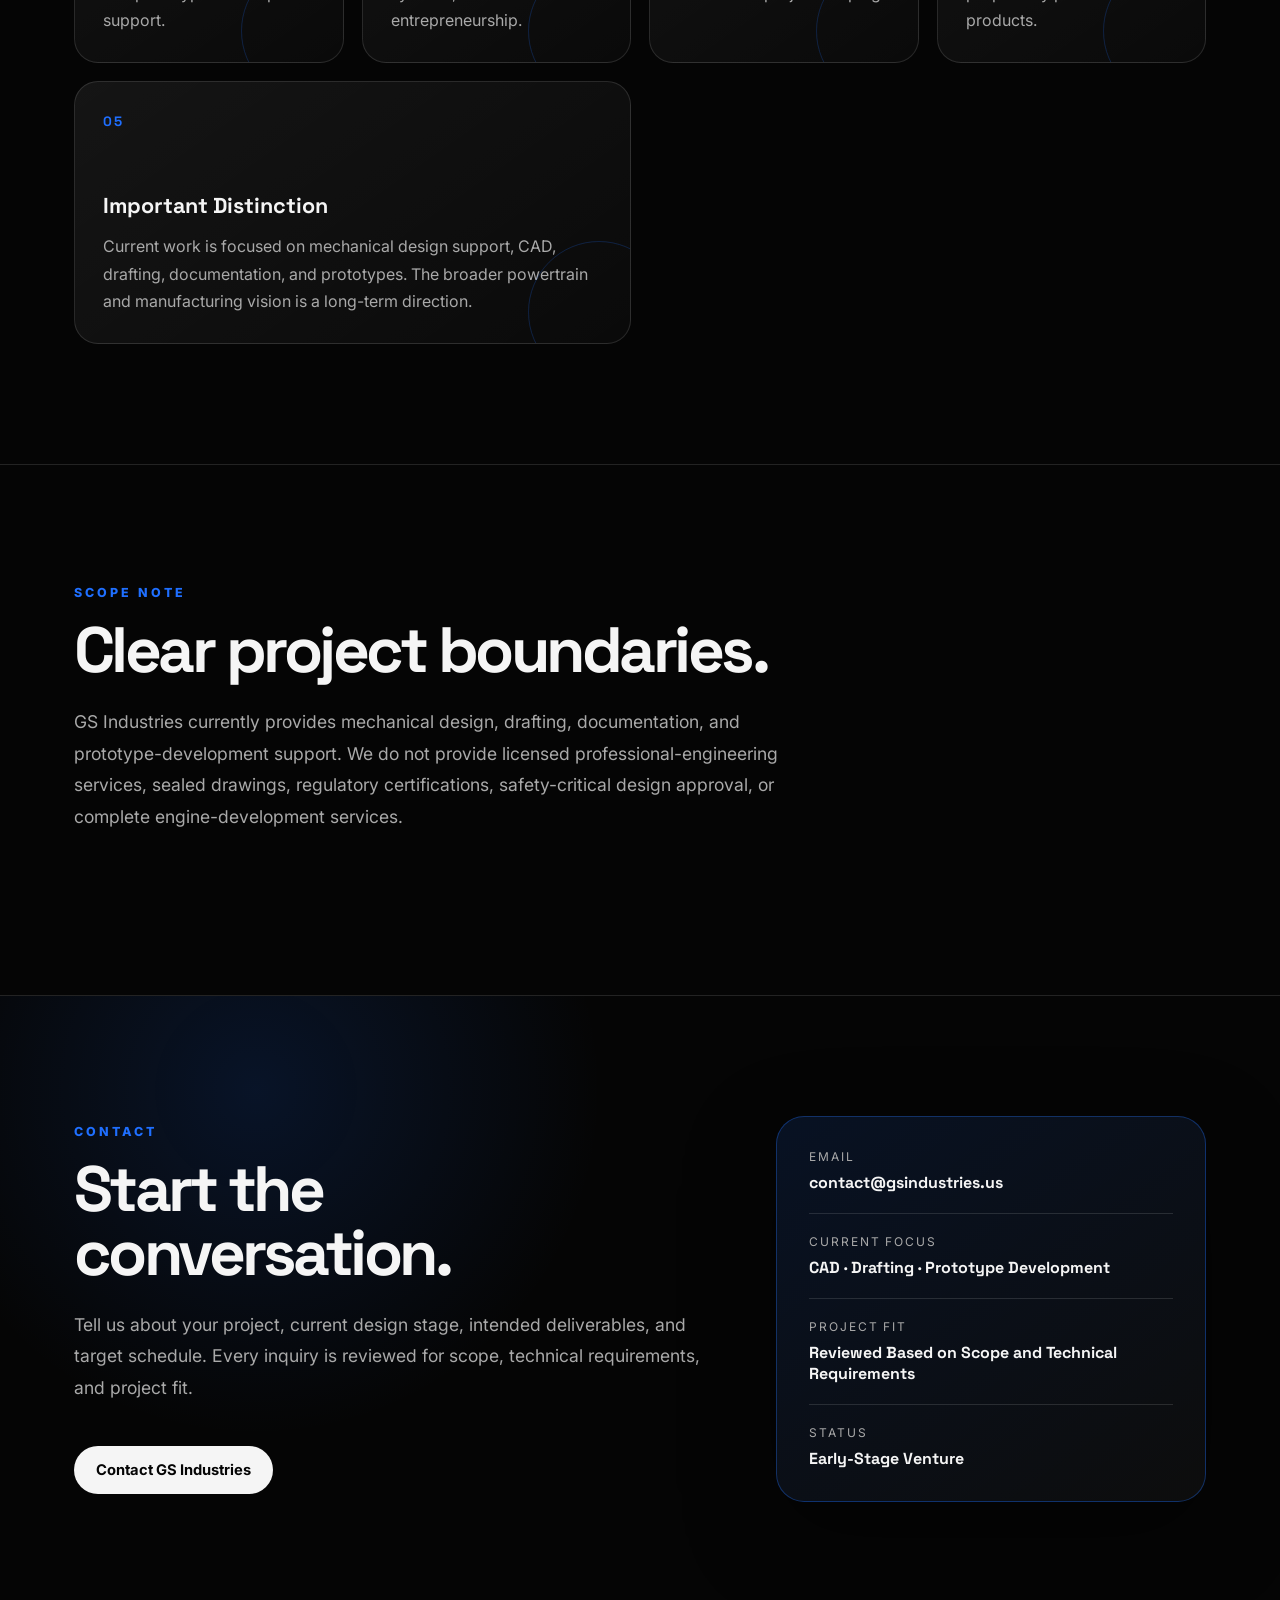
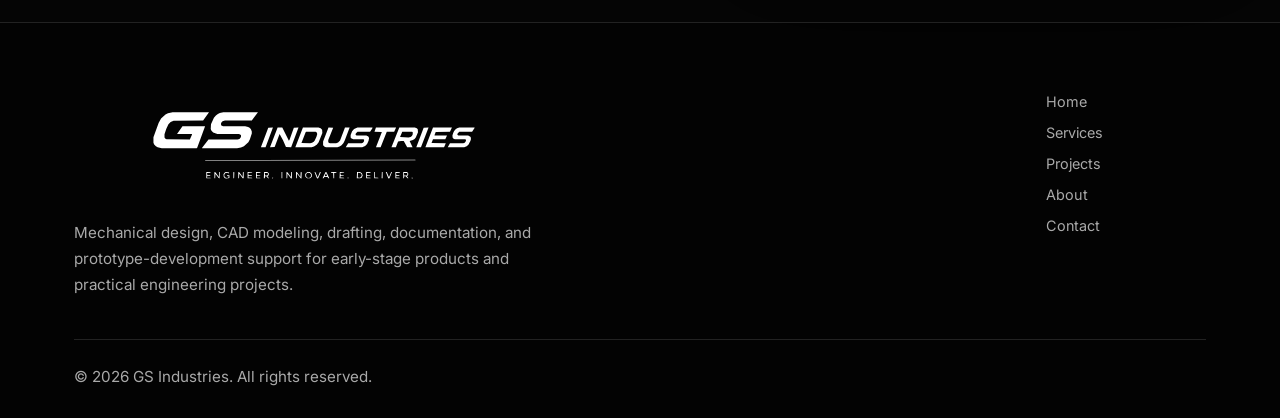
==== commit 55bde8ec: "Add files via upload" ====
--- a/index.html
+++ b/index.html
@@ -4,20 +4,20 @@
   <meta charset="UTF-8" />
   <meta name="viewport" content="width=device-width, initial-scale=1.0" />
 
-  <title>GS Industries | Advanced Powertrain Engineering</title>
+  <title>GS Industries | Mechanical Design and Prototype Development</title>
 
   <meta 
-    name="description" 
-    content="GS Industries develops advanced powertrain systems for defense, industrial, and mission-critical applications."
-  >
+  name="description" 
+  content="GS Industries provides CAD modeling, mechanical drafting, prototype-development support, and manufacturing documentation for startups and small businesses."
+>
 
   <meta name="author" content="GS Industries">
 
-  <meta property="og:title" content="GS Industries | Advanced Powertrain Engineering">
-  <meta 
-    property="og:description" 
-    content="Advanced powertrain engineering for defense, industrial, and mission-critical applications."
-  >
+  <meta property="og:title" content="GS Industries | Mechanical Design and Prototype Development">
+ <meta 
+  property="og:description" 
+  content="CAD modeling, mechanical drafting, prototype-development support, and manufacturing documentation for early-stage products."
+>
   <meta property="og:type" content="website">
   <meta property="og:url" content="https://gsindustries.us">
   <meta property="og:site_name" content="GS Industries">
@@ -65,13 +65,12 @@
       </button>
 
       <ul class="nav-links" id="navLinks">
-        <li><a href="#home">Home</a></li>
-        <li><a href="#mission">Mission</a></li>
-        <li><a href="#capabilities">Capabilities</a></li>
-        <li><a href="#project">Project</a></li>
-        <li><a href="#industries">Industries</a></li>
-        <li><a href="#contact">Contact</a></li>
-      </ul>
+  <li><a href="#home">Home</a></li>
+  <li><a href="#services">Services</a></li>
+  <li><a href="#projects">Projects</a></li>
+  <li><a href="#about">About</a></li>
+  <li><a href="#contact">Contact</a></li>
+</ul>
     </nav>
   </header>
 
@@ -87,231 +86,248 @@
           class="hero-logo"
         >
 
-        <p class="eyebrow">Advanced Powertrain Engineering</p>
-
-        <h1>Engineering the Future of Power.</h1>
-
-        <p class="hero-subtitle">
-          GS Industries is built around precision, performance, and the development of
-          advanced powertrain systems for defense, industrial, and mission-critical applications.
-        </p>
+        <p class="eyebrow">Mechanical Design & Prototype Development</p>
+
+<h1>Mechanical Design and Prototype Development.</h1>
+
+<p class="hero-subtitle">
+  GS Industries supports startups, manufacturers, and product developers through
+  CAD modeling, mechanical design support, technical drawings, and prototype development.
+</p>
 
         <div class="hero-buttons">
-          <a href="#capabilities" class="btn btn-primary">Explore Capabilities</a>
-          <a href="#contact" class="btn btn-secondary">Contact</a>
-        </div>
-      </div>
+  <a href="#contact" class="btn btn-primary">Discuss a Project</a>
+  <a href="#services" class="btn btn-secondary">View Services</a>
+</div>
 
       <div class="hero-side-panel">
-        <div class="spec-card">
-          <span>Focus</span>
-          <strong>Powertrain Systems</strong>
-        </div>
-
-        <div class="spec-card">
-          <span>Markets</span>
-          <strong>Defense · Industrial · Energy</strong>
-        </div>
-
-        <div class="spec-card">
-          <span>Approach</span>
-          <strong>Engineer · Innovate · Deliver</strong>
-        </div>
-      </div>
+  <div class="spec-card">
+    <span>Current Focus</span>
+    <strong>CAD · Drafting · Prototypes</strong>
+  </div>
+
+  <div class="spec-card">
+    <span>Support For</span>
+    <strong>Startups · Product Developers · Small Businesses</strong>
+  </div>
+
+  <div class="spec-card">
+    <span>Long-Term Vision</span>
+    <strong>Powertrain Systems & Advanced Manufacturing</strong>
+  </div>
+</div>
     </section>
 
     <!-- MISSION PREVIEW -->
-    <section class="section" id="mission">
-      <p class="section-label">Mission</p>
-      <h2>Built for demanding environments.</h2>
-      <p class="section-text">
-        GS Industries exists to develop reliable, high-performance engineering solutions
-        for industries where durability, efficiency, and precision matter.
-      </p>
-
-      <div class="card-grid">
-        <div class="info-card">
-          <h3>Precision</h3>
-          <p>Engineering decisions grounded in detail, testing, and measurable performance.</p>
-        </div>
-
-        <div class="info-card">
-          <h3>Reliability</h3>
-          <p>Systems designed for demanding, mission-critical applications.</p>
-        </div>
-
-        <div class="info-card">
-          <h3>Innovation</h3>
-          <p>Forward-focused development for the next generation of power systems.</p>
-        </div>
-      </div>
+  <section class="section" id="overview">
+      <p class="section-label">Overview</p>
+
+<h2>Practical mechanical design support for early-stage development.</h2>
+
+<p class="section-text">
+  GS Industries is an early-stage mechanical design and product-development venture
+  focused on practical, manufacturable solutions. We provide focused support for CAD
+  modeling, mechanical drawings, prototype preparation, and product-development projects
+  while building toward long-term capabilities in powertrain systems and advanced manufacturing.
+</p>
+
+<div class="card-grid">
+  <div class="info-card">
+    <h3>Design Support</h3>
+    <p>Focused CAD and mechanical design assistance for products, components, and assemblies.</p>
+  </div>
+
+  <div class="info-card">
+    <h3>Prototype Preparation</h3>
+    <p>Support for preparing models, drawings, and documentation for early prototypes.</p>
+  </div>
+
+  <div class="info-card">
+    <h3>Long-Term Vision</h3>
+    <p>Building toward proprietary powertrain technologies and advanced manufacturing capabilities.</p>
+  </div>
+</div>
     </section>
 
     <!-- CAPABILITIES PREVIEW -->
   <!-- CAPABILITIES -->
-<section class="section dark-section capabilities-section" id="capabilities">
+<section class="section dark-section capabilities-section" id="services">
   <div class="capabilities-layout">
     <div class="capabilities-intro">
-      <p class="section-label">Capabilities</p>
-
-      <h2>Engineering systems built from concept to execution.</h2>
-
+     <p class="section-label">Services</p>
+
+<h2>Mechanical design services for focused product development.</h2>
+
+<p class="section-text">
+  GS Industries provides mechanical design, drafting, documentation, and prototype-development
+  support for early-stage products, components, and assemblies.
+</p>
+
+<a href="#contact" class="btn btn-secondary">Discuss a Project</a>
+    </div>
+
+    <div class="capabilities-grid">
+     <div class="capability-card">
+  <span class="capability-number">01</span>
+  <h3>CAD Modeling</h3>
+  <p>
+    Parts, assemblies, design revisions, exploded views, and models developed from
+    sketches, measurements, or reference geometry.
+  </p>
+</div>
+
+<div class="capability-card">
+  <span class="capability-number">02</span>
+  <h3>Mechanical Drafting</h3>
+  <p>
+    Dimensioned component drawings, assembly drawings, bills of materials,
+    manufacturing documentation, and technical illustrations.
+  </p>
+</div>
+
+<div class="capability-card">
+  <span class="capability-number">03</span>
+  <h3>Prototype Development Support</h3>
+  <p>
+    Concept refinement, prototype-ready CAD, material and process research,
+    and design revisions after prototype feedback.
+  </p>
+</div>
+
+<div class="capability-card">
+  <span class="capability-number">04</span>
+  <h3>Technical Documentation</h3>
+  <p>
+    Assembly instructions, product diagrams, part lists, design summaries,
+    and presentation-ready technical visuals.
+  </p>
+</div>
+    </div>
+  </div>
+</section>
+<!-- FEATURED CONCEPT -->
+<section class="section project-section" id="projects">
+  <div class="project-layout">
+    <div>
+      <p class="section-label">Portfolio</p>
+      <h2>Design Studies and Portfolio Work</h2>
       <p class="section-text">
-        GS Industries is focused on the future development of advanced powertrain
-        systems, combining mechanical design, simulation, manufacturing strategy,
-        and validation into one disciplined engineering process.
-      </p>
-
-      <a href="#project" class="btn btn-secondary">View Featured Concept</a>
-    </div>
-
-    <div class="capabilities-grid">
-      <div class="capability-card">
-        <span class="capability-number">01</span>
-        <h3>Powertrain Design</h3>
-        <p>
-          Concept development for high-performance engines, drivetrain systems,
-          and mission-focused power platforms.
-        </p>
-      </div>
-
-      <div class="capability-card">
-        <span class="capability-number">02</span>
-        <h3>Simulation & Analysis</h3>
-        <p>
-          Engineering evaluation through CAD, performance modeling, thermal analysis,
-          and structural design review.
-        </p>
-      </div>
-
-      <div class="capability-card">
-        <span class="capability-number">03</span>
-        <h3>Manufacturing Strategy</h3>
-        <p>
-          Design decisions guided by manufacturability, serviceability, material choice,
-          and scalable production planning.
-        </p>
-      </div>
-
-      <div class="capability-card">
-        <span class="capability-number">04</span>
-        <h3>Testing & Validation</h3>
-        <p>
-          Development processes centered on durability, reliability, performance targets,
-          and real-world operating demands.
-        </p>
-      </div>
-    </div>
-  </div>
-</section>
-<!-- FEATURED CONCEPT -->
-<section class="section project-section" id="project">
-  <div class="project-layout">
-    <div>
-      <p class="section-label">Featured Concept</p>
-      <h2>Project Atlas</h2>
-      <p class="section-text">
-        A future modular power platform concept built around durability,
-        serviceability, and mission-critical performance.
-      </p>
+  GS Industries is developing a portfolio of mechanical design studies, CAD models,
+  technical drawings, prototype-development exercises, and future client projects
+  published with permission. Each project is labeled clearly as personal, academic,
+  conceptual, or client work.
+</p>
 
       <a href="#contact" class="btn btn-secondary">Discuss Future Development</a>
     </div>
 
-    <div class="project-card">
-      <div class="project-header">
-        <span>Concept Platform</span>
-        <strong>Atlas Series</strong>
-      </div>
-
-      <div class="project-specs">
-        <div>
-          <span>Application</span>
-          <strong>Defense / Industrial</strong>
-        </div>
-
-        <div>
-          <span>Focus</span>
-          <strong>Reliability</strong>
-        </div>
-
-        <div>
-          <span>Architecture</span>
-          <strong>Modular Powertrain</strong>
-        </div>
-
-        <div>
-          <span>Status</span>
-          <strong>Future Concept</strong>
-        </div>
-      </div>
-    </div>
-  </div>
+ <div class="project-card">
+  <div class="project-header">
+    <span>Portfolio Direction</span>
+    <strong>Mechanical Design Case Studies</strong>
+  </div>
+
+  <div class="project-specs">
+    <div>
+      <span>Project Types</span>
+      <strong>Personal · Academic · Conceptual · Client Work</strong>
+    </div>
+
+    <div>
+      <span>Current Focus</span>
+      <strong>CAD Models · Drawings · Assemblies</strong>
+    </div>
+
+    <div>
+      <span>Documentation</span>
+      <strong>Requirements · BOMs · Design Summaries</strong>
+    </div>
+
+    <div>
+      <span>Portfolio Goal</span>
+      <strong>Clear, Honest, Buildable Engineering Work</strong>
+    </div>
+  </div>
+</div>
 </section>
     <!-- INDUSTRIES -->
-<section class="section industries-section" id="industries">
-  <div class="industries-header">
-    <p class="section-label">Industries</p>
-    <h2>Engineered for demanding sectors.</h2>
-    <p class="section-text">
-      GS Industries is positioned around high-performance applications where power,
-      durability, and reliability are essential.
-    </p>
-  </div>
-
-  <div class="industries-grid">
-    <div class="industry-card">
-      <span>01</span>
-      <h3>Defense</h3>
-      <p>
-        Future powertrain systems designed for rugged, mission-critical environments.
-      </p>
-    </div>
-
-    <div class="industry-card">
-      <span>02</span>
-      <h3>Industrial</h3>
-      <p>
-        Heavy-duty engineering solutions for machinery, equipment, and demanding work cycles.
-      </p>
-    </div>
-
-    <div class="industry-card">
-      <span>03</span>
-      <h3>Marine</h3>
-      <p>
-        Durable propulsion and power concepts for harsh operating conditions.
-      </p>
-    </div>
-
-    <div class="industry-card">
-      <span>04</span>
-      <h3>Energy</h3>
-      <p>
-        Power systems focused on efficiency, resilience, and long-term reliability.
-      </p>
-    </div>
-
-    <div class="industry-card wide-card">
-      <span>05</span>
-      <h3>Aerospace & Advanced Mobility</h3>
-      <p>
-        Long-term exploration into lightweight, high-performance systems for next-generation mobility.
-      </p>
-    </div>
-  </div>
-</section>
-
+<section class="section industries-section" id="about">
+ <div class="industries-header">
+  <p class="section-label">About</p>
+  <h2>Built around engineering, manufacturing, and long-term product development.</h2>
+  <p class="section-text">
+    GS Industries is an early-stage mechanical design and product-development venture
+    founded by a mechanical-engineering student building technical and entrepreneurial
+    experience.
+  </p>
+</div>
+
+<div class="industries-grid">
+  <div class="industry-card">
+    <span>01</span>
+    <h3>Current Stage</h3>
+    <p>
+      Focused on CAD modeling, mechanical drafting, technical documentation,
+      and prototype-development support.
+    </p>
+  </div>
+
+  <div class="industry-card">
+    <span>02</span>
+    <h3>Founder Focus</h3>
+    <p>
+      Mechanical engineering, product development, manufacturing, powertrain systems,
+      and entrepreneurship.
+    </p>
+  </div>
+
+  <div class="industry-card">
+    <span>03</span>
+    <h3>Working Principles</h3>
+    <p>
+      Practical design, clear communication, manufacturable thinking, and honest project scoping.
+    </p>
+  </div>
+
+  <div class="industry-card">
+    <span>04</span>
+    <h3>Long-Term Vision</h3>
+    <p>
+      Grow from focused design services into a company capable of developing proprietary
+      powertrain products.
+    </p>
+  </div>
+
+  <div class="industry-card wide-card">
+    <span>05</span>
+    <h3>Important Distinction</h3>
+    <p>
+      Current work is focused on mechanical design support, CAD, drafting, documentation,
+      and prototypes. The broader powertrain and manufacturing vision is a long-term direction.
+    </p>
+  </div>
+</div>
+</section>
+<section class="section disclaimer-section">
+  <p class="section-label">Scope Note</p>
+  <h2>Clear project boundaries.</h2>
+  <p class="section-text">
+    GS Industries currently provides mechanical design, drafting, documentation,
+    and prototype-development support. We do not provide licensed professional-engineering
+    services, sealed drawings, regulatory certifications, safety-critical design approval,
+    or complete engine-development services.
+  </p>
+</section>
 <!-- CONTACT -->
 <section class="section contact-section" id="contact">
   <div class="contact-layout">
     <div>
       <p class="section-label">Contact</p>
       <h2>Start the conversation.</h2>
-      <p class="section-text">
-        For partnerships, early inquiries, future opportunities, or engineering-related
-        discussions, connect with GS Industries.
-      </p>
+     <p class="section-text">
+  Tell us about your project, current design stage, intended deliverables, and target schedule.
+  Every inquiry is reviewed for scope, technical requirements, and project fit.
+</p>
 
       <a href="mailto:contact@gsindustries.us" class="btn btn-primary">
         Contact GS Industries
@@ -320,24 +336,24 @@
 
     <div class="contact-card">
       <div class="contact-row">
-        <span>Email</span>
-        <strong>contact@gsindustries.us</strong>
-      </div>
-
-      <div class="contact-row">
-        <span>Focus</span>
-        <strong>Advanced Powertrain Engineering</strong>
-      </div>
-
-      <div class="contact-row">
-        <span>Markets</span>
-        <strong>Defense · Industrial · Mission-Critical Systems</strong>
-      </div>
-
-      <div class="contact-row">
-        <span>Status</span>
-        <strong>Early Development</strong>
-      </div>
+  <span>Email</span>
+  <strong>contact@gsindustries.us</strong>
+</div>
+
+<div class="contact-row">
+  <span>Current Focus</span>
+  <strong>CAD · Drafting · Prototype Development</strong>
+</div>
+
+<div class="contact-row">
+  <span>Project Fit</span>
+  <strong>Reviewed Based on Scope and Technical Requirements</strong>
+</div>
+
+<div class="contact-row">
+  <span>Status</span>
+  <strong>Early-Stage Venture</strong>
+</div>
     </div>
   </div>
 </section>
@@ -354,18 +370,18 @@
       >
 
       <p>
-        Advanced powertrain engineering for defense, industrial, and mission-critical applications.
-      </p>
-    </div>
-
-    <div class="footer-links">
-      <a href="#home">Home</a>
-      <a href="#mission">Mission</a>
-      <a href="#capabilities">Capabilities</a>
-      <a href="#project">Project</a>
-      <a href="#industries">Industries</a>
-      <a href="#contact">Contact</a>
-    </div>
+  Mechanical design, CAD modeling, drafting, documentation, and prototype-development
+  support for early-stage products and practical engineering projects.
+</p>
+    </div>
+
+  <div class="footer-links">
+  <a href="#home">Home</a>
+  <a href="#services">Services</a>
+  <a href="#projects">Projects</a>
+  <a href="#about">About</a>
+  <a href="#contact">Contact</a>
+</div>
   </div>
 
   <div class="footer-bottom">
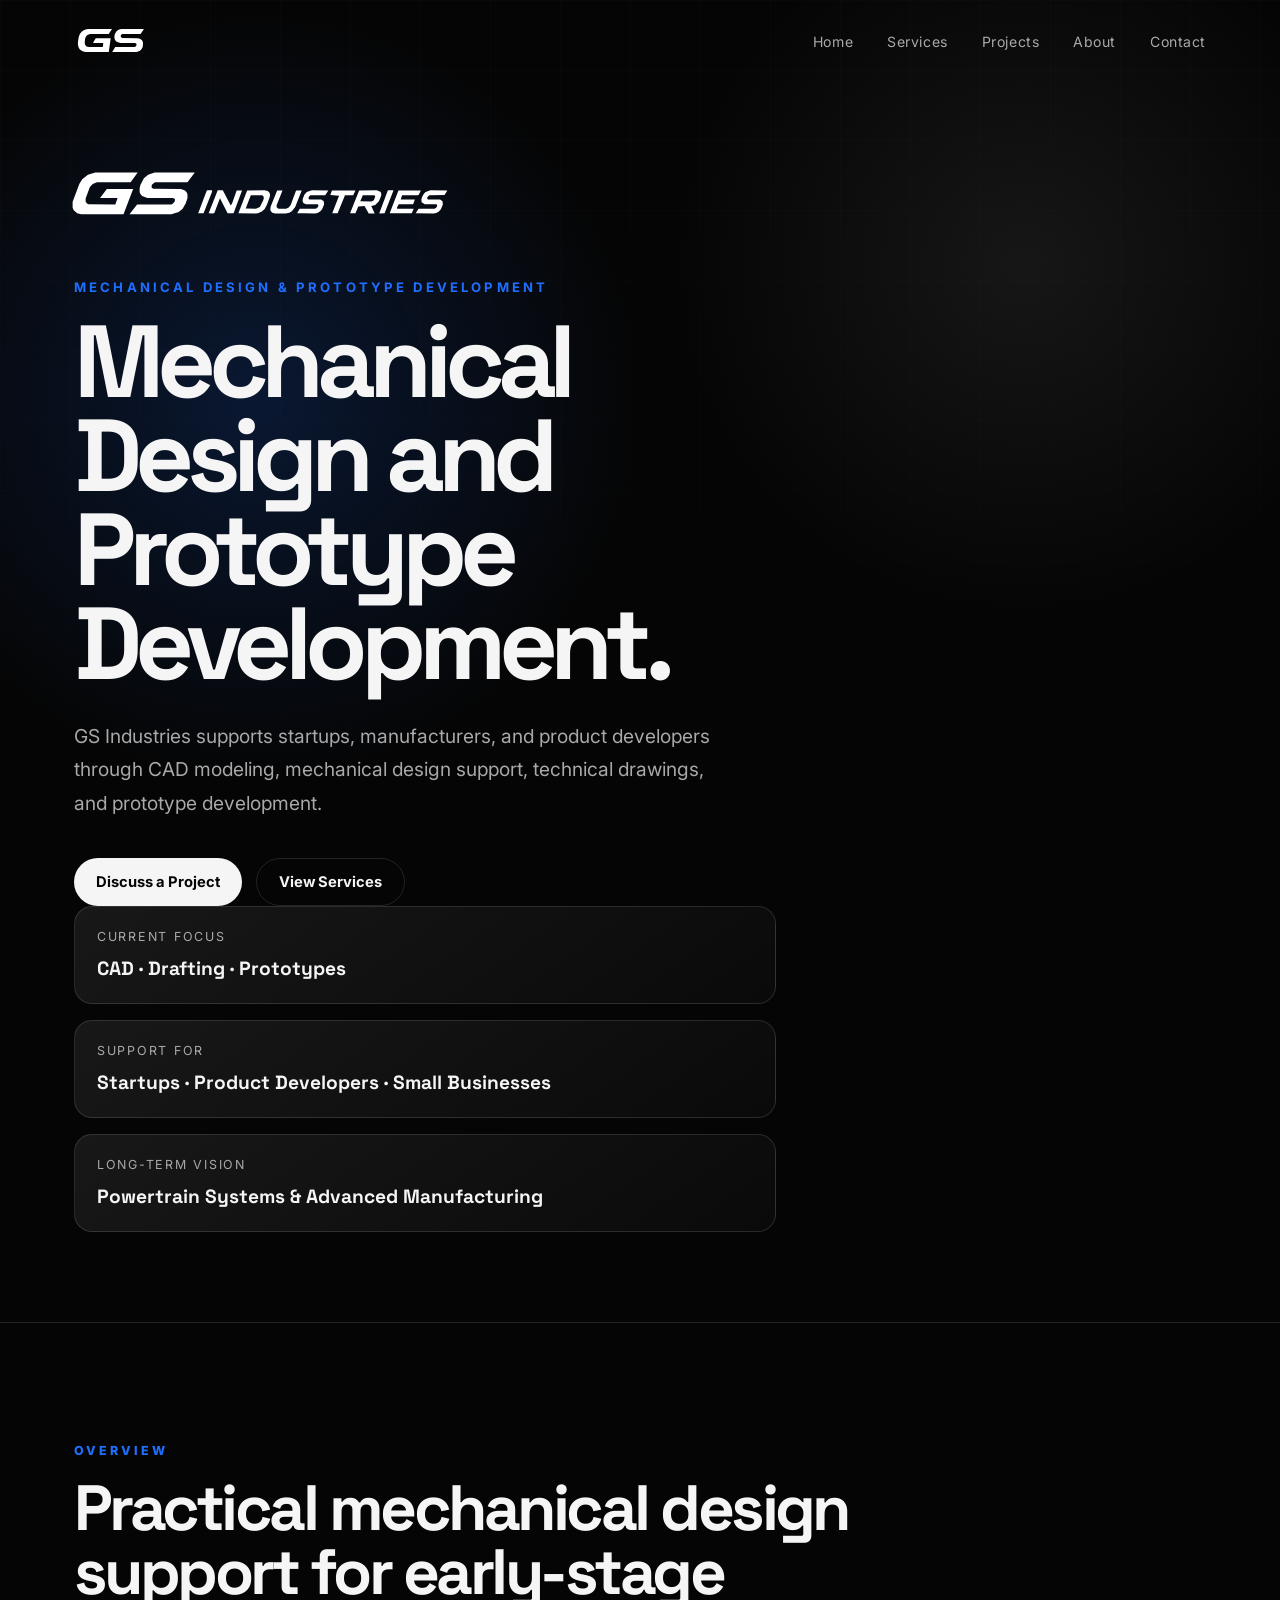
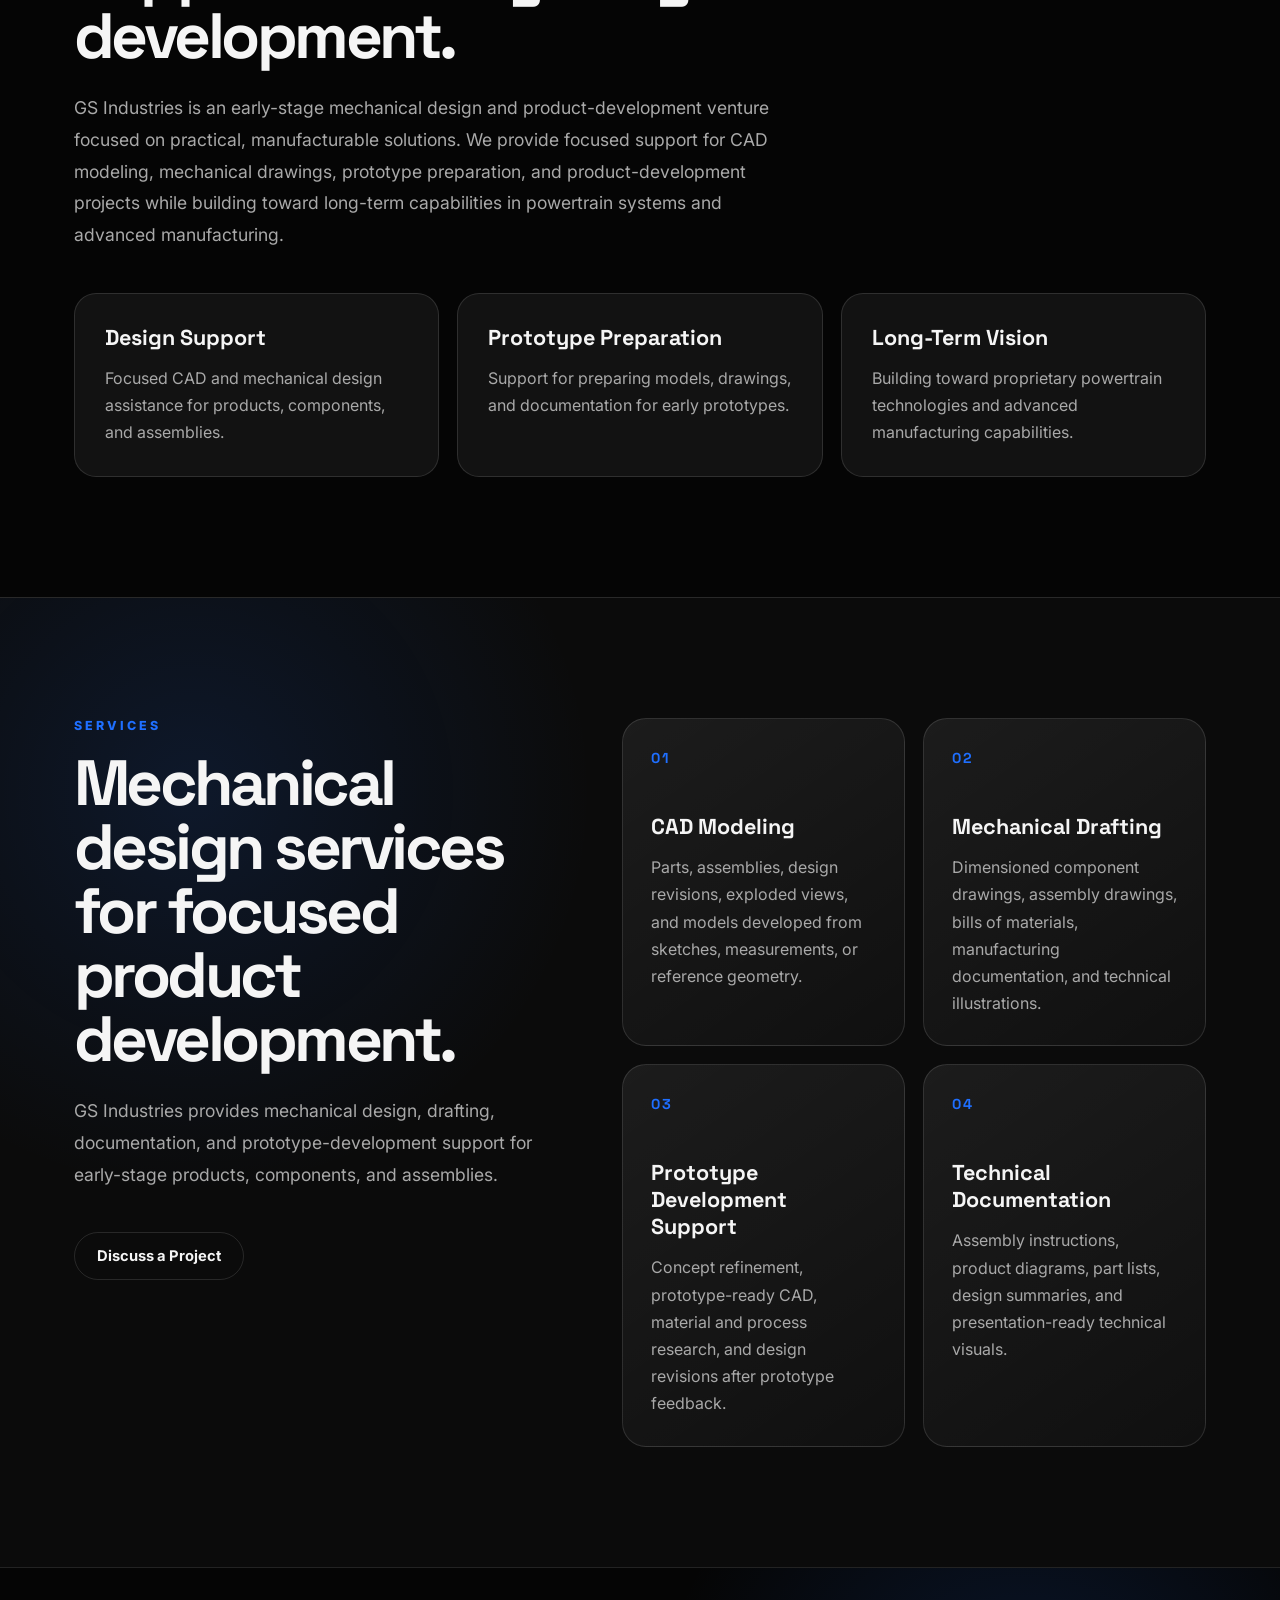
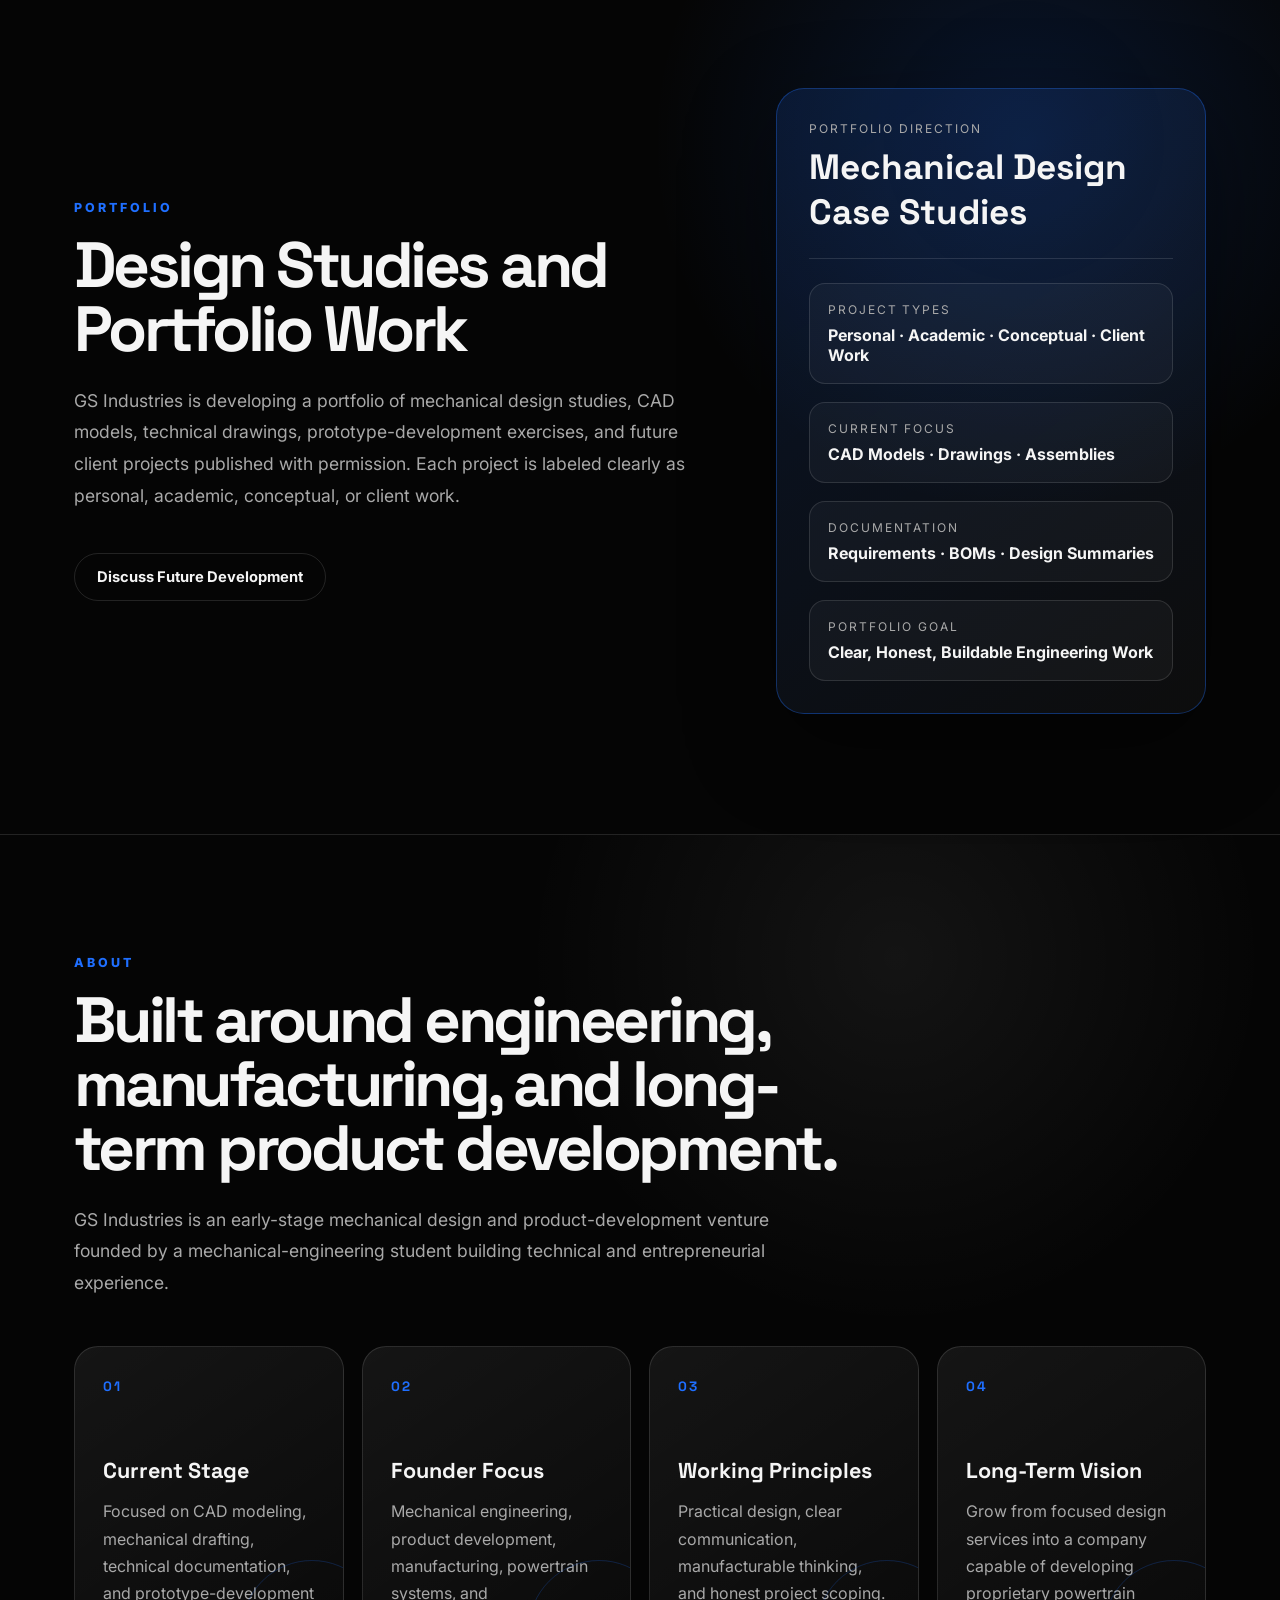
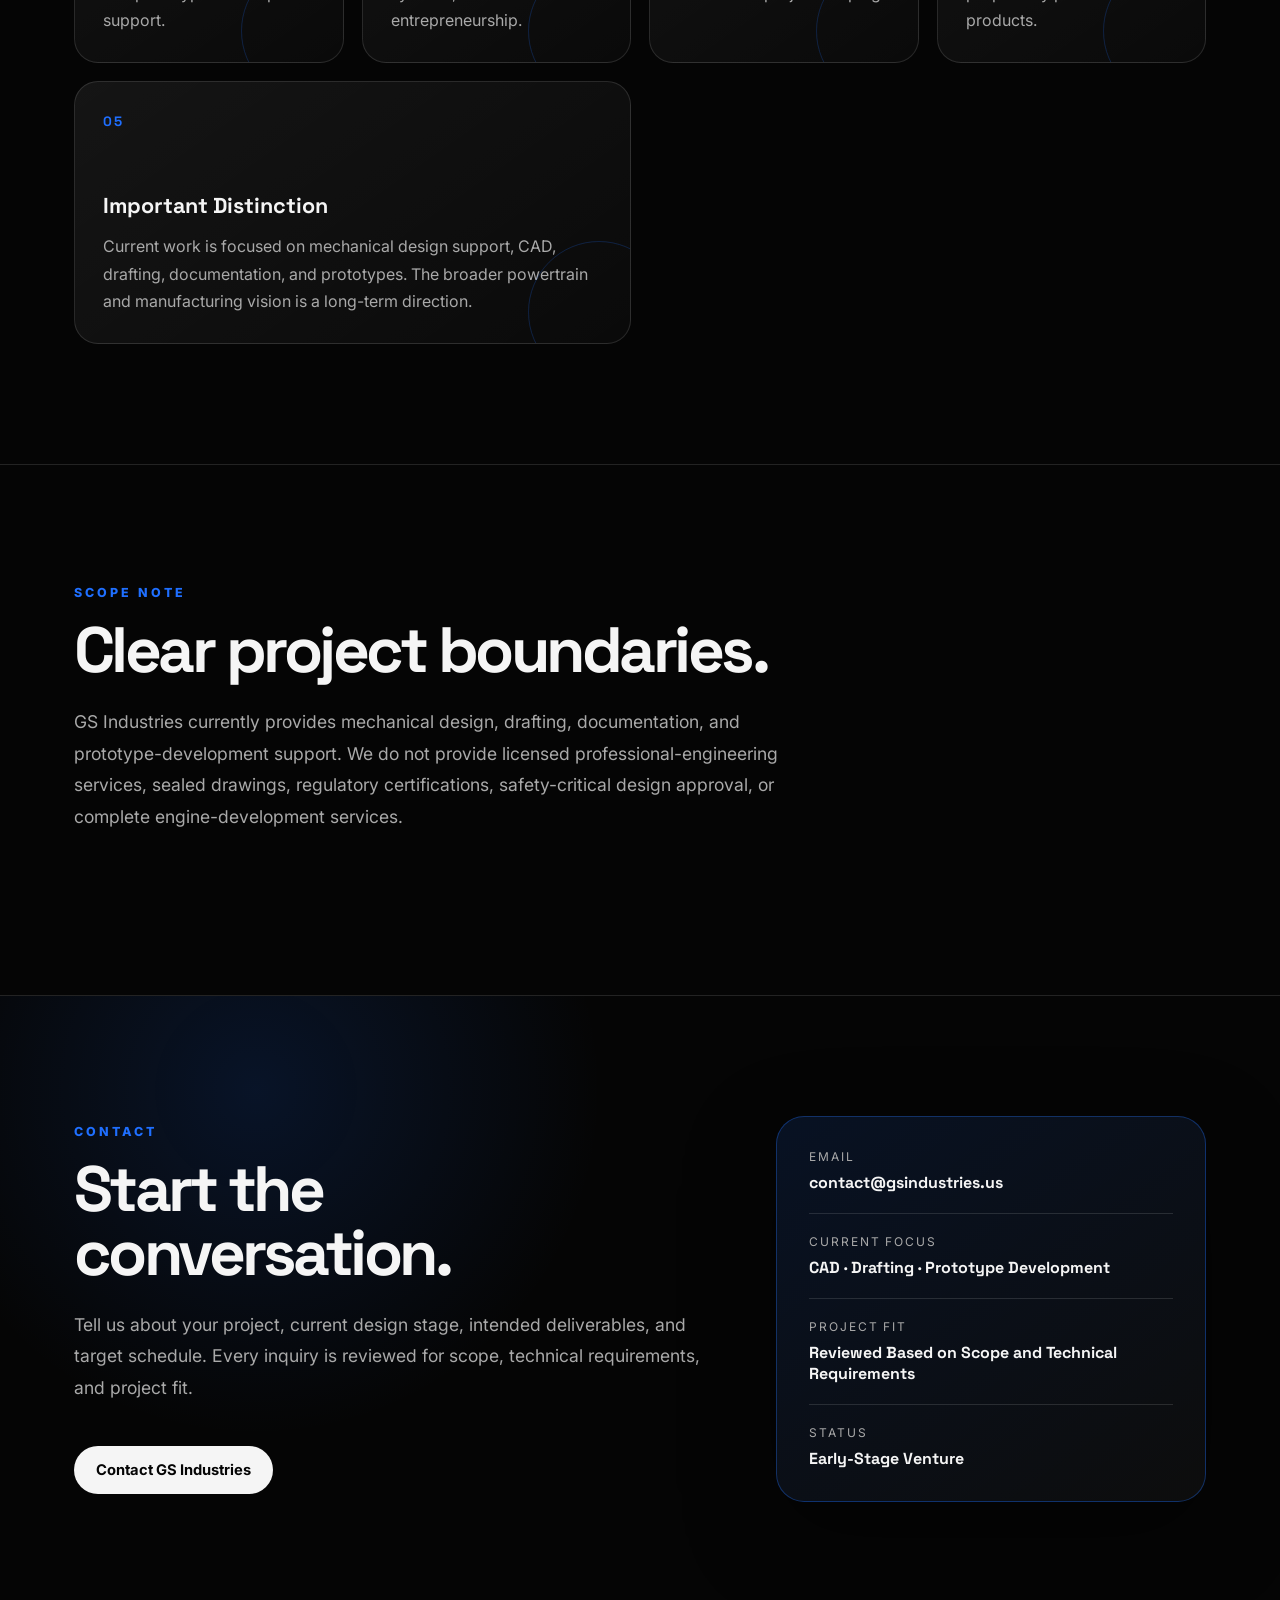
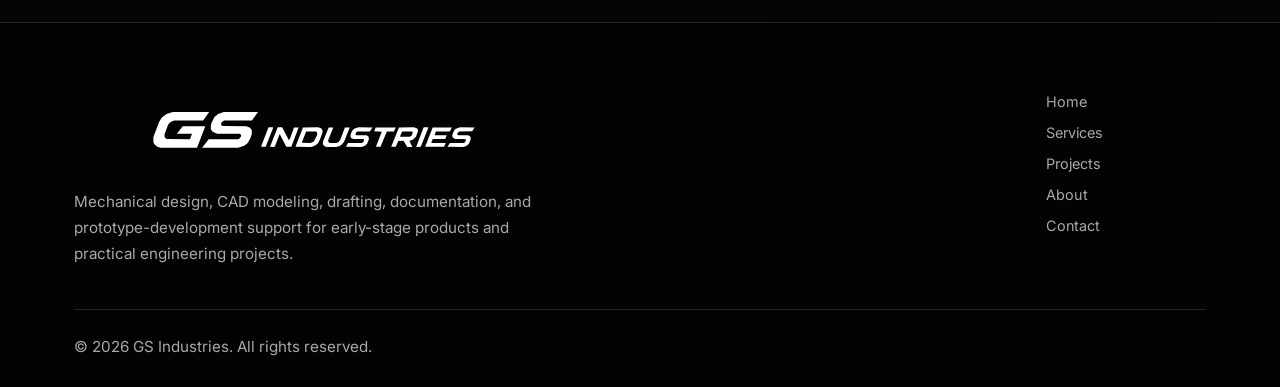
==== commit 2599eead: "Add files via upload" ====
--- a/index.html
+++ b/index.html
@@ -364,10 +364,10 @@
   <div class="footer-inner">
     <div>
       <img 
-        src="assets/logo/gs-industries-tagline-white.svg" 
-        alt="GS Industries logo with tagline"
-        class="footer-logo"
-      >
+  src="assets/logo/gs-industries-white.svg" 
+  alt="GS Industries logo"
+  class="footer-logo"
+>
 
       <p>
   Mechanical design, CAD modeling, drafting, documentation, and prototype-development
